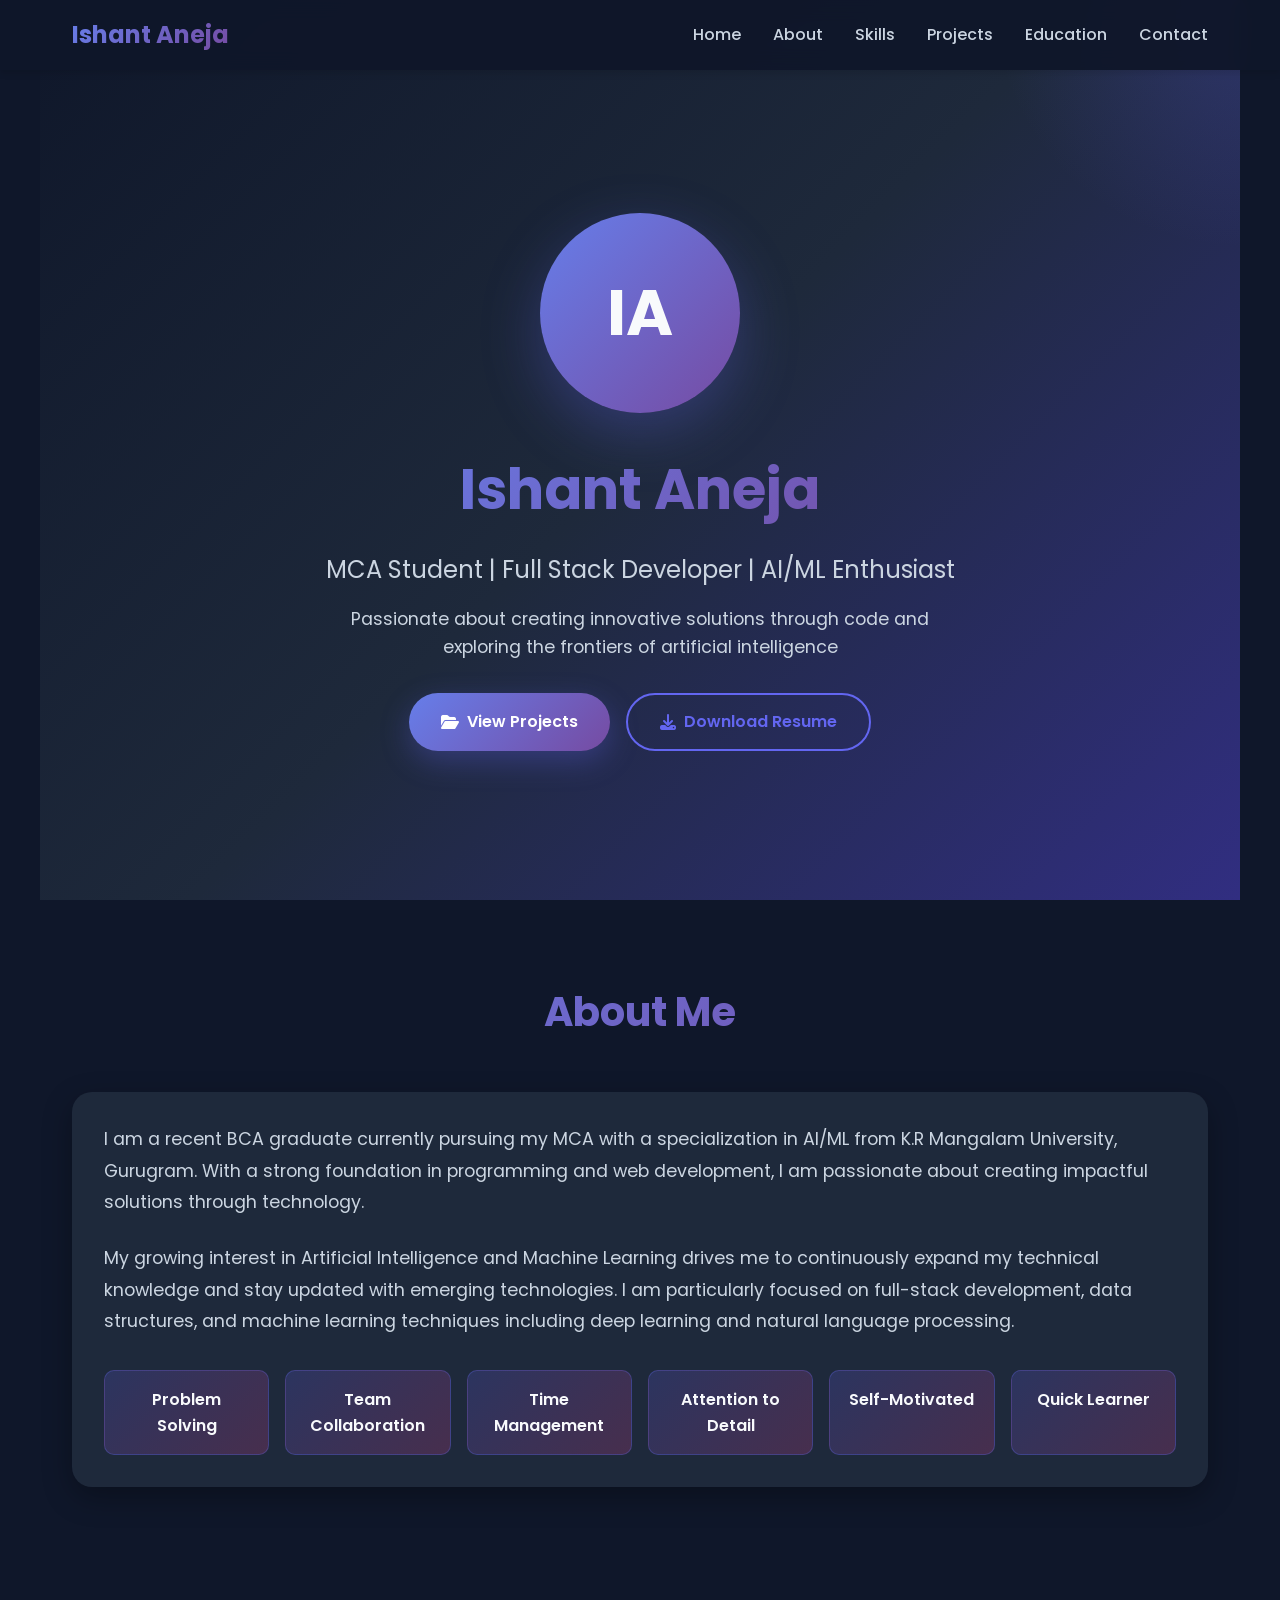
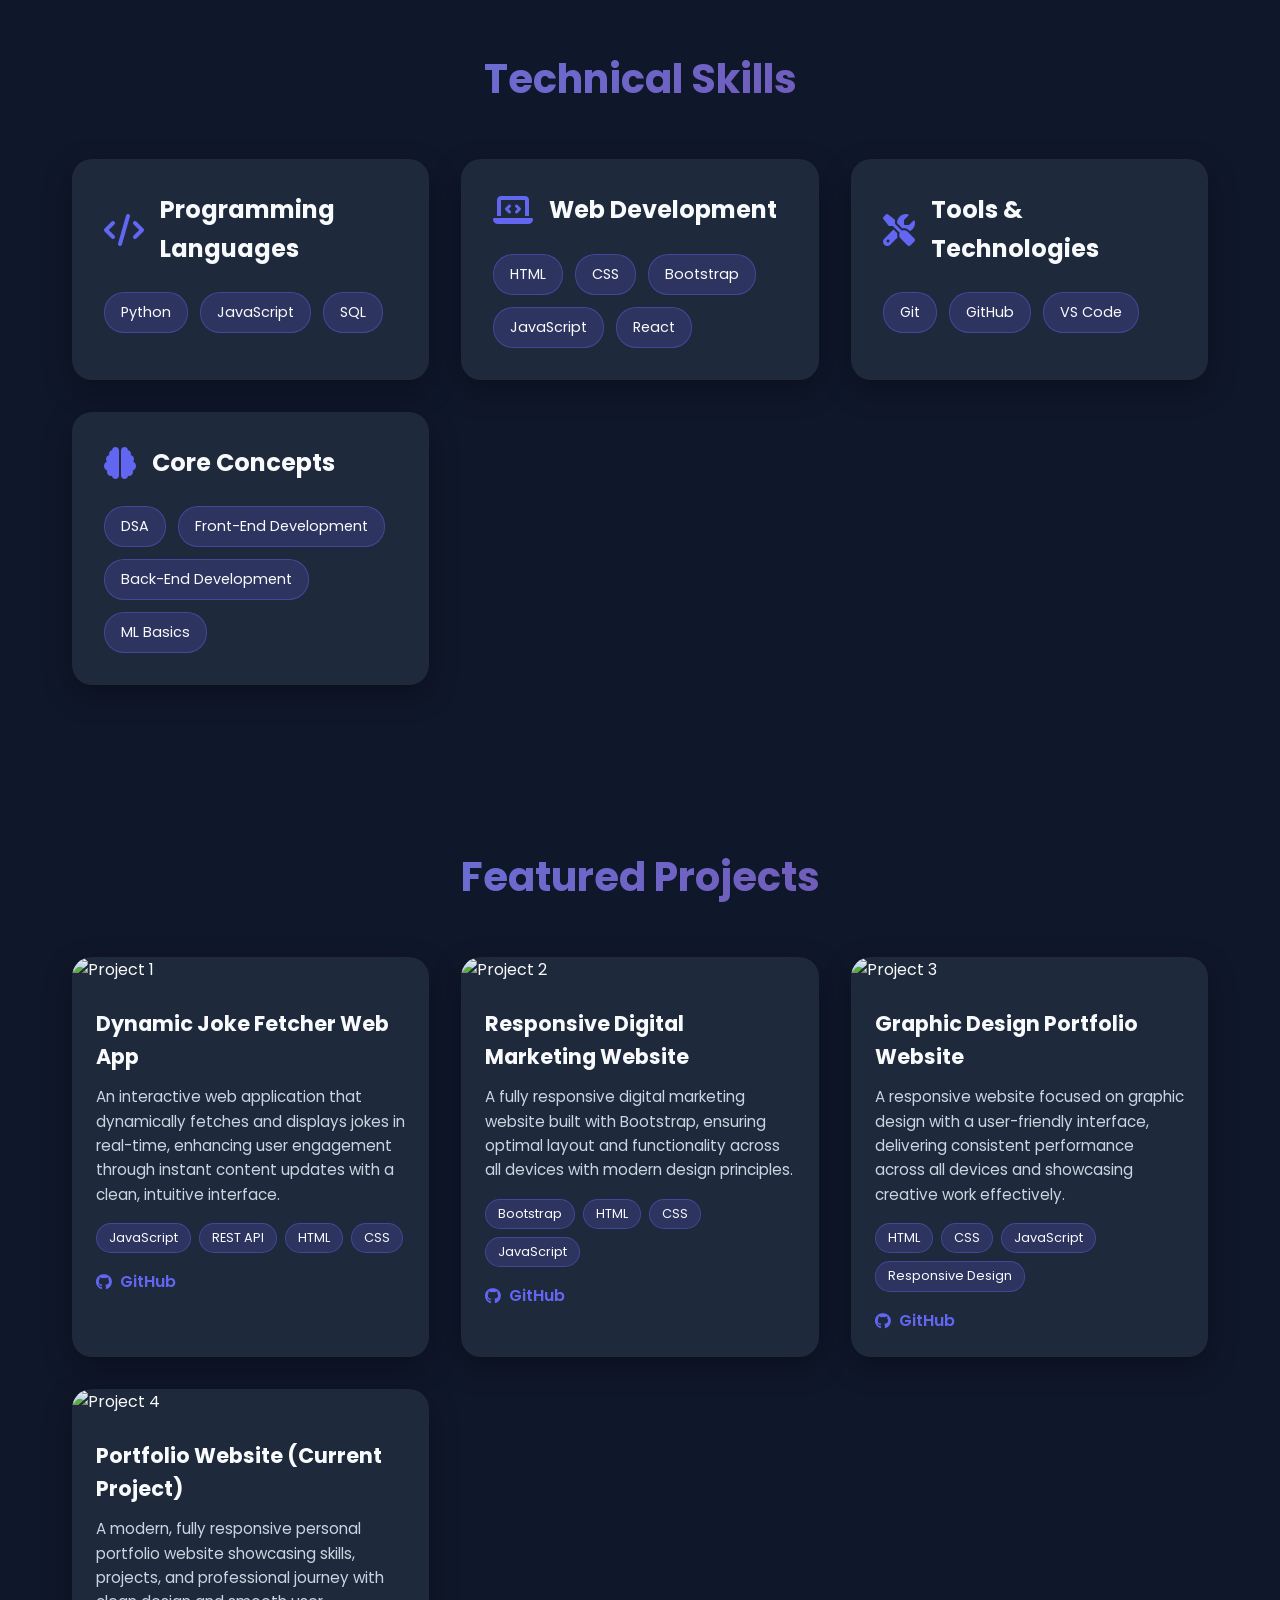
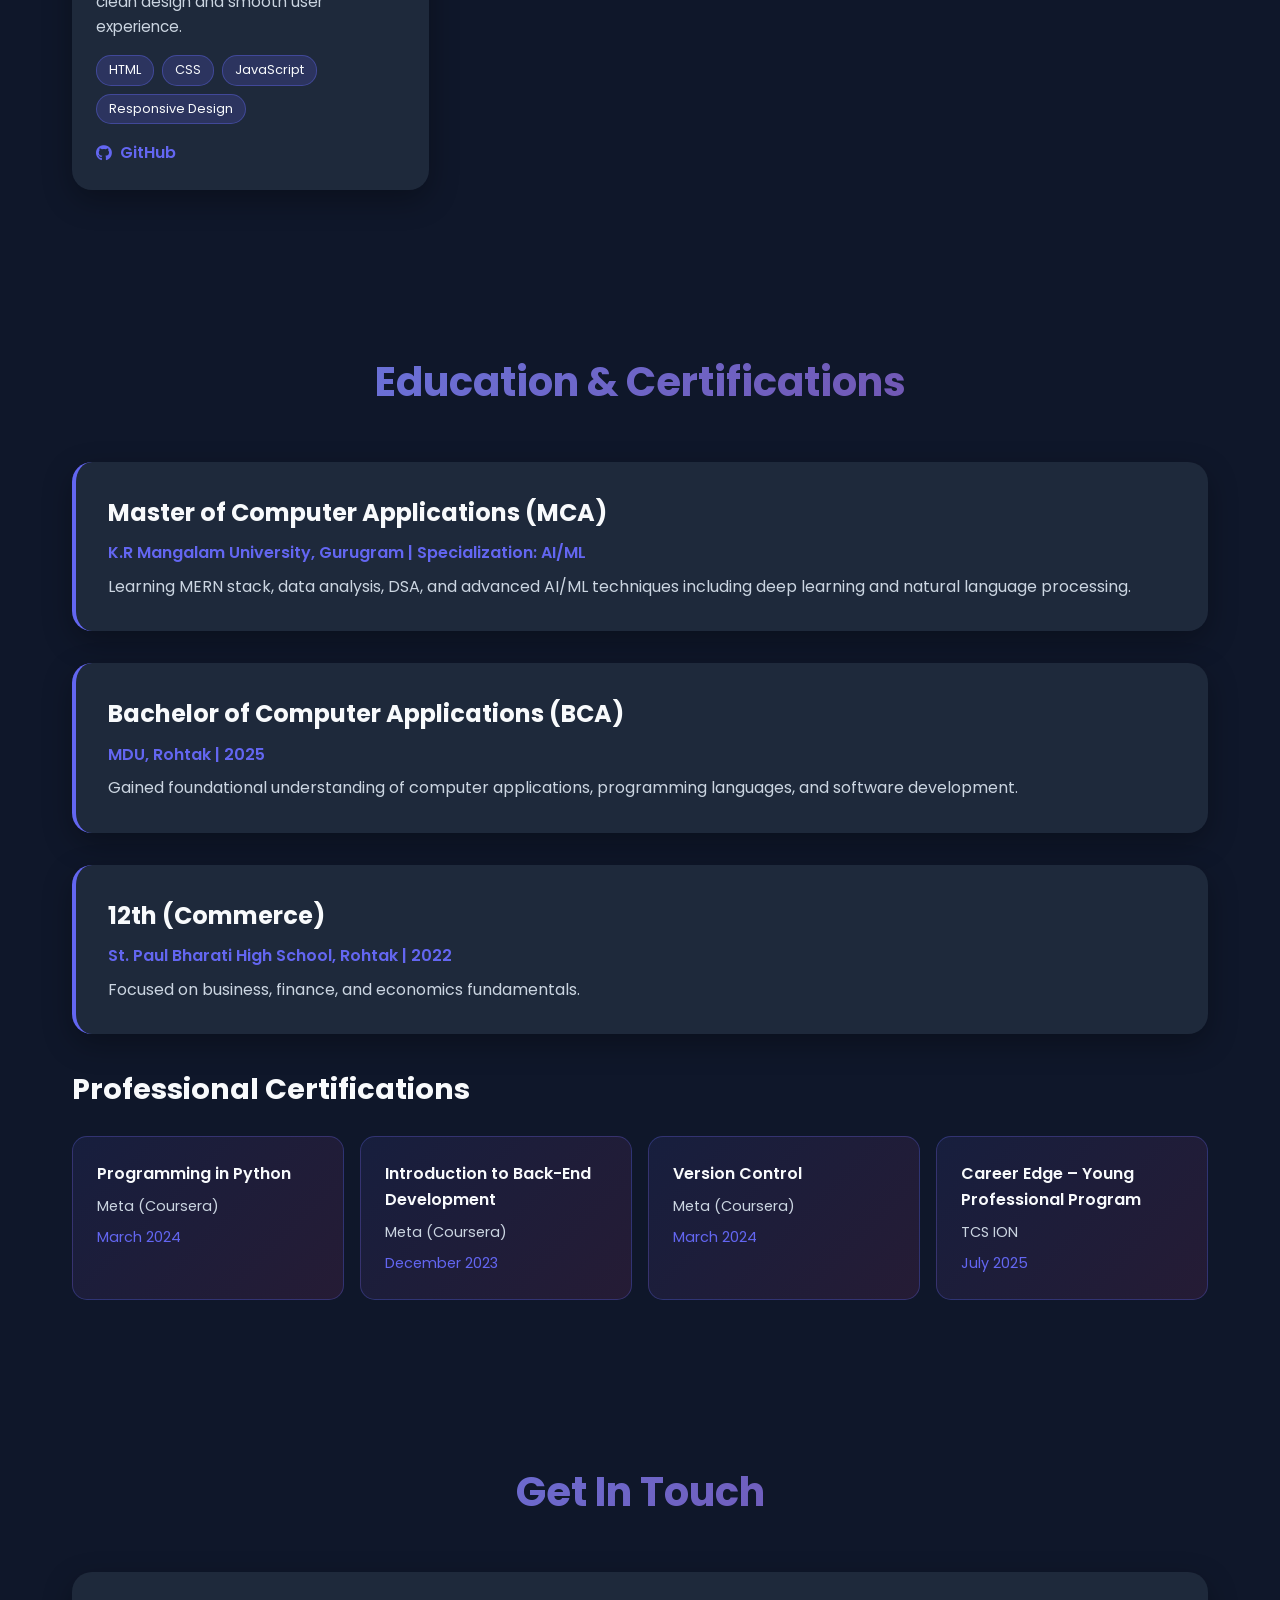
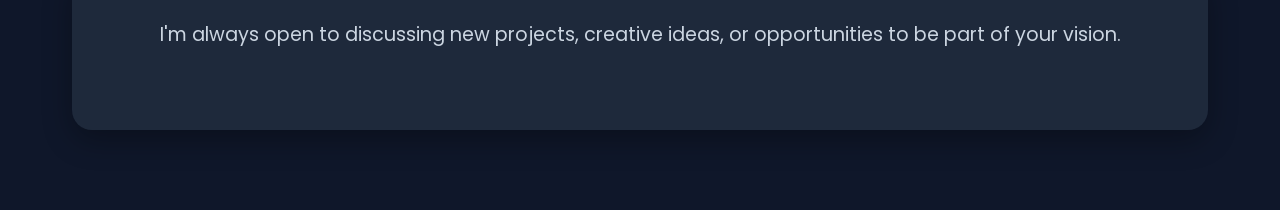
==== potfolio.html @ a6c6522d "Add files via upload" ====
<!DOCTYPE html>
<html lang="en">
<head>
    <meta charset="UTF-8">
    <meta name="viewport" content="width=device-width, initial-scale=1.0">
    <title>Ishant Aneja - Portfolio</title>
    <link href="https://fonts.googleapis.com/css2?family=Poppins:wght@300;400;500;600;700&display=swap" rel="stylesheet">
    <link rel="stylesheet" href="https://cdnjs.cloudflare.com/ajax/libs/font-awesome/6.4.0/css/all.min.css">
    <link rel="stylesheet" type="text/css" href="Portfolio.css">
    <style>
        * {
            margin: 0;
            padding: 0;
            box-sizing: border-box;
        }

        :root {
            --primary-color: #6366f1;
            --secondary-color: #ec4899;
            --dark-bg: #0f172a;
            --card-bg: #1e293b;
            --text-primary: #f8fafc;
            --text-secondary: #cbd5e1;
            --accent-gradient: linear-gradient(135deg, #667eea 0%, #764ba2 100%);
        }

        body {
            font-family: 'Poppins', sans-serif;
            background: var(--dark-bg);
            color: var(--text-primary);
            line-height: 1.6;
            overflow-x: hidden;
        }

        /* Navigation */
        .navbar {
            position: fixed;
            top: 0;
            width: 100%;
            background: rgba(15, 23, 42, 0.95);
            backdrop-filter: blur(10px);
            padding: 1rem 0;
            z-index: 1000;
            box-shadow: 0 4px 6px rgba(0, 0, 0, 0.1);
        }

        .nav-container {
            max-width: 1200px;
            margin: 0 auto;
            padding: 0 2rem;
            display: flex;
            justify-content: space-between;
            align-items: center;
        }

        .logo {
            font-size: 1.5rem;
            font-weight: 700;
            background: var(--accent-gradient);
            -webkit-background-clip: text;
            -webkit-text-fill-color: transparent;
            background-clip: text;
        }

        .nav-links {
            display: flex;
            list-style: none;
            gap: 2rem;
        }

        .nav-links a {
            color: var(--text-secondary);
            text-decoration: none;
            transition: color 0.3s;
            font-weight: 500;
        }

        .nav-links a:hover {
            color: var(--primary-color);
        }

        .hamburger {
            display: none;
            flex-direction: column;
            cursor: pointer;
            gap: 4px;
        }

        .hamburger span {
            width: 25px;
            height: 3px;
            background: var(--text-primary);
            transition: 0.3s;
        }

        /* Hero Section */
        .hero {
            min-height: 100vh;
            display: flex;
            align-items: center;
            justify-content: center;
            padding: 6rem 2rem 2rem;
            background: linear-gradient(135deg, #0f172a 0%, #1e293b 50%, #312e81 100%);
            position: relative;
            overflow: hidden;
        }

        .hero::before {
            content: '';
            position: absolute;
            width: 500px;
            height: 500px;
            background: radial-gradient(circle, rgba(99, 102, 241, 0.2) 0%, transparent 70%);
            top: -250px;
            right: -250px;
            animation: float 6s ease-in-out infinite;
        }

        @keyframes float {
            0%, 100% { transform: translateY(0px); }
            50% { transform: translateY(-20px); }
        }

        .hero-content {
            text-align: center;
            max-width: 800px;
            z-index: 1;
        }

        .hero-image {
            width: 200px;
            height: 200px;
            border-radius: 50%;
            background: var(--accent-gradient);
            display: flex;
            align-items: center;
            justify-content: center;
            margin: 0 auto 2rem;
            font-size: 4rem;
            font-weight: 700;
            box-shadow: 0 20px 60px rgba(99, 102, 241, 0.3);
            animation: pulse 2s ease-in-out infinite;
        }

        @keyframes pulse {
            0%, 100% { transform: scale(1); }
            50% { transform: scale(1.05); }
        }

        .hero h1 {
            font-size: 3.5rem;
            margin-bottom: 1rem;
            background: var(--accent-gradient);
            -webkit-background-clip: text;
            -webkit-text-fill-color: transparent;
            background-clip: text;
        }

        .hero-subtitle {
            font-size: 1.5rem;
            color: var(--text-secondary);
            margin-bottom: 1rem;
        }

        .hero-description {
            font-size: 1.1rem;
            color: var(--text-secondary);
            margin-bottom: 2rem;
            max-width: 600px;
            margin-left: auto;
            margin-right: auto;
        }

        .hero-buttons {
            display: flex;
            gap: 1rem;
            justify-content: center;
            flex-wrap: wrap;
        }

        .btn {
            padding: 0.875rem 2rem;
            border-radius: 50px;
            text-decoration: none;
            font-weight: 600;
            transition: all 0.3s;
            display: inline-flex;
            align-items: center;
            gap: 0.5rem;
        }

        .btn-primary {
            background: var(--accent-gradient);
            color: white;
            box-shadow: 0 10px 30px rgba(99, 102, 241, 0.3);
        }

        .btn-primary:hover {
            transform: translateY(-3px);
            box-shadow: 0 15px 40px rgba(99, 102, 241, 0.4);
        }

        .btn-secondary {
            border: 2px solid var(--primary-color);
            color: var(--primary-color);
            background: transparent;
        }

        .btn-secondary:hover {
            background: var(--primary-color);
            color: white;
            transform: translateY(-3px);
        }

        /* Section Styles */
        section {
            padding: 5rem 2rem;
            max-width: 1200px;
            margin: 0 auto;
        }

        .section-title {
            font-size: 2.5rem;
            text-align: center;
            margin-bottom: 3rem;
            background: var(--accent-gradient);
            -webkit-background-clip: text;
            -webkit-text-fill-color: transparent;
            background-clip: text;
        }

        /* About Section */
        .about-content {
            background: var(--card-bg);
            padding: 2rem;
            border-radius: 20px;
            box-shadow: 0 10px 30px rgba(0, 0, 0, 0.3);
        }

        .about-text {
            font-size: 1.1rem;
            color: var(--text-secondary);
            margin-bottom: 1.5rem;
            line-height: 1.8;
        }

        .soft-skills {
            display: grid;
            grid-template-columns: repeat(auto-fit, minmax(150px, 1fr));
            gap: 1rem;
            margin-top: 2rem;
        }

        .skill-badge {
            background: linear-gradient(135deg, rgba(99, 102, 241, 0.2), rgba(236, 72, 153, 0.2));
            padding: 1rem;
            border-radius: 10px;
            text-align: center;
            font-weight: 600;
            border: 1px solid rgba(99, 102, 241, 0.3);
            transition: transform 0.3s;
        }

        .skill-badge:hover {
            transform: translateY(-5px);
        }

        /* Skills Section */
        .skills-grid {
            display: grid;
            grid-template-columns: repeat(auto-fit, minmax(280px, 1fr));
            gap: 2rem;
        }

        .skill-category {
            background: var(--card-bg);
            padding: 2rem;
            border-radius: 20px;
            box-shadow: 0 10px 30px rgba(0, 0, 0, 0.3);
            transition: transform 0.3s;
        }

        .skill-category:hover {
            transform: translateY(-10px);
        }

        .skill-header {
            display: flex;
            align-items: center;
            gap: 1rem;
            margin-bottom: 1.5rem;
        }

        .skill-icon {
            font-size: 2rem;
            color: var(--primary-color);
        }

        .skill-header h3 {
            font-size: 1.5rem;
        }

        .skill-tags {
            display: flex;
            flex-wrap: wrap;
            gap: 0.75rem;
        }

        .skill-tag {
            padding: 0.5rem 1rem;
            background: rgba(99, 102, 241, 0.2);
            border: 1px solid rgba(99, 102, 241, 0.4);
            border-radius: 20px;
            font-size: 0.9rem;
        }

        /* Projects Section */
        .projects-grid {
            display: grid;
            grid-template-columns: repeat(auto-fit, minmax(300px, 1fr));
            gap: 2rem;
        }

        .project-card {
            background: var(--card-bg);
            border-radius: 20px;
            overflow: hidden;
            box-shadow: 0 10px 30px rgba(0, 0, 0, 0.3);
            transition: transform 0.3s, box-shadow 0.3s;
        }

        .project-card:hover {
            transform: translateY(-10px);
            box-shadow: 0 15px 40px rgba(99, 102, 241, 0.3);
        }

        .project-image {
            width: 100%;
            height: 200px;
            object-fit: cover;
        }

        .project-content {
            padding: 1.5rem;
        }

        .project-title {
            font-size: 1.3rem;
            margin-bottom: 0.75rem;
        }

        .project-description {
            color: var(--text-secondary);
            margin-bottom: 1rem;
            font-size: 0.95rem;
        }

        .project-tech {
            display: flex;
            flex-wrap: wrap;
            gap: 0.5rem;
            margin-bottom: 1rem;
        }

        .tech-badge {
            padding: 0.25rem 0.75rem;
            background: rgba(99, 102, 241, 0.2);
            border: 1px solid rgba(99, 102, 241, 0.4);
            border-radius: 15px;
            font-size: 0.8rem;
        }

        .project-links {
            display: flex;
            gap: 1rem;
        }

        .project-link {
            color: var(--primary-color);
            text-decoration: none;
            display: flex;
            align-items: center;
            gap: 0.5rem;
            font-weight: 600;
            transition: color 0.3s;
        }

        .project-link:hover {
            color: var(--secondary-color);
        }

        /* Education Section */
        .education-container {
            display: flex;
            flex-direction: column;
            gap: 2rem;
        }

        .education-card {
            background: var(--card-bg);
            padding: 2rem;
            border-radius: 20px;
            box-shadow: 0 10px 30px rgba(0, 0, 0, 0.3);
            border-left: 4px solid var(--primary-color);
        }

        .education-title {
            font-size: 1.5rem;
            margin-bottom: 0.5rem;
        }

        .education-institution {
            color: var(--primary-color);
            font-weight: 600;
            margin-bottom: 0.5rem;
        }

        .education-description {
            color: var(--text-secondary);
        }

        .certifications {
            margin-top: 2rem;
        }

        .certifications h3 {
            font-size: 1.8rem;
            margin-bottom: 1.5rem;
        }

        .cert-grid {
            display: grid;
            grid-template-columns: repeat(auto-fit, minmax(250px, 1fr));
            gap: 1rem;
        }

        .cert-card {
            background: linear-gradient(135deg, rgba(99, 102, 241, 0.1), rgba(236, 72, 153, 0.1));
            padding: 1.5rem;
            border-radius: 15px;
            border: 1px solid rgba(99, 102, 241, 0.3);
        }

        .cert-name {
            font-weight: 600;
            margin-bottom: 0.5rem;
        }

        .cert-org {
            color: var(--text-secondary);
            font-size: 0.9rem;
        }

        .cert-date {
            color: var(--primary-color);
            font-size: 0.9rem;
            margin-top: 0.5rem;
        }

        /* Contact Section */
        .contact-content {
            background: var(--card-bg);
            padding: 3rem;
            border-radius: 20px;
            box-shadow: 0 10px 30px rgba(0, 0, 0, 0.3);
            text-align: center;
        }

        .contact-intro {
            font-size: 1.2rem;
            color: var(--text-secondary);
            margin-bottom: 2rem;
        }

        .contact-grid {
            display: grid;
            grid-template-columns: repeat(auto-fit, minmax(250px, 1fr));
            gap: 1.5rem;
            margin-bottom: 2rem;
        }

        .contact-item {
            background: linear-gradient(135deg, rgba(99, 102, 241, 0.2), rgba(236, 72, 153, 0.2));
            padding: 1.5rem;
            border-radius: 15px;
            border: 1px solid rgba(99, 102, 241, 0.3);
            transition: transform 0.3s;
            text-decoration: none;
            color: var(--text-primary);
            display: flex;
            align-items: center;
            gap: 1rem;
        }

        .contact-item:hover {
            transform: translateY(-5px);
            border-color: var(--primary-color);
        }

        .contact-icon {
            font-size: 2rem;
            color: var(--primary-color);
        }

        .contact-details {
            text-align: left;
        }

        .contact-label {
            font-weight: 600;
            margin-bottom: 0.25rem;
        }

        .contact-value {
            font-size: 0.9rem;
            color: var(--text-secondary);
        }

        /* Footer */
        footer {
            background: var(--card-bg);
            padding: 2rem;
            text-align: center;
            border-top: 1px solid rgba(99, 102, 241, 0.2);
        }

        .footer-text {
            color: var(--text-secondary);
        }

        .footer-subtitle {
            color: var(--text-secondary);
            font-size: 0.9rem;
            margin-top: 0.5rem;
            opacity: 0.7;
        }

        /* Responsive Design */
        @media (max-width: 768px) {
            .hamburger {
                display: flex;
            }

            .nav-links {
                position: fixed;
                right: -100%;
                top: 70px;
                flex-direction: column;
                background: rgba(15, 23, 42, 0.98);
                width: 100%;
                text-align: center;
                transition: 0.3s;
                padding: 2rem 0;
                gap: 1rem;
            }

            .nav-links.active {
                right: 0;
            }

            .hero h1 {
                font-size: 2.5rem;
            }

            .hero-subtitle {
                font-size: 1.2rem;
            }

            .hero-buttons {
                flex-direction: column;
                align-items: center;
            }

            .btn {
                width: 100%;
                max-width: 300px;
                justify-content: center;
            }

            .section-title {
                font-size: 2rem;
            }

            .skills-grid,
            .projects-grid {
                grid-template-columns: 1fr;
            }
        }

        @media (max-width: 480px) {
            .hero-image {
                width: 150px;
                height: 150px;
                font-size: 3rem;
            }

            .hero h1 {
                font-size: 2rem;
            }

            section {
                padding: 3rem 1rem;
            }
        }
    </style>
</head>
<body>
    <!-- Navigation -->
    <nav class="navbar">
        <div class="nav-container">
            <div class="logo">Ishant Aneja</div>
            <ul class="nav-links" id="navLinks">
                <li><a href="#home">Home</a></li>
                <li><a href="#about">About</a></li>
                <li><a href="#skills">Skills</a></li>
                <li><a href="#projects">Projects</a></li>
                <li><a href="#education">Education</a></li>
                <li><a href="#contact">Contact</a></li>
            </ul>
            <div class="hamburger" id="hamburger">
                <span></span>
                <span></span>
                <span></span>
            </div>
        </div>
    </nav>

    <!-- Hero Section -->
    <section id="home" class="hero">
        <div class="hero-content">
            <div class="hero-image">IA</div>
            <h1>Ishant Aneja</h1>
            <p class="hero-subtitle">MCA Student | Full Stack Developer | AI/ML Enthusiast</p>
            <p class="hero-description">
                Passionate about creating innovative solutions through code and exploring the frontiers of artificial intelligence
            </p>
            <div class="hero-buttons">
                <a href="#projects" class="btn btn-primary">
                    <i class="fas fa-folder-open"></i> View Projects
                </a>
                <a href="https://drive.google.com/file/d/YOUR_RESUME_ID/view" target="_blank" class="btn btn-secondary">
                    <i class="fas fa-download"></i> Download Resume
                </a>
            </div>
        </div>
    </section>

    <!-- About Section -->
    <section id="about">
        <h2 class="section-title">About Me</h2>
        <div class="about-content">
            <p class="about-text">
                I am a recent BCA graduate currently pursuing my MCA with a specialization in AI/ML from K.R Mangalam University, Gurugram. With a strong foundation in programming and web development, I am passionate about creating impactful solutions through technology.
            </p>
            <p class="about-text">
                My growing interest in Artificial Intelligence and Machine Learning drives me to continuously expand my technical knowledge and stay updated with emerging technologies. I am particularly focused on full-stack development, data structures, and machine learning techniques including deep learning and natural language processing.
            </p>
            <div class="soft-skills">
                <div class="skill-badge">Problem Solving</div>
                <div class="skill-badge">Team Collaboration</div>
                <div class="skill-badge">Time Management</div>
                <div class="skill-badge">Attention to Detail</div>
                <div class="skill-badge">Self-Motivated</div>
                <div class="skill-badge">Quick Learner</div>
            </div>
        </div>
    </section>

    <!-- Skills Section -->
    <section id="skills">
        <h2 class="section-title">Technical Skills</h2>
        <div class="skills-grid">
            <div class="skill-category">
                <div class="skill-header">
                    <i class="fas fa-code skill-icon"></i>
                    <h3>Programming Languages</h3>
                </div>
                <div class="skill-tags">
                    <span class="skill-tag">Python</span>
                    <span class="skill-tag">JavaScript</span>
                    <span class="skill-tag">SQL</span>
                </div>
            </div>

            <div class="skill-category">
                <div class="skill-header">
                    <i class="fas fa-laptop-code skill-icon"></i>
                    <h3>Web Development</h3>
                </div>
                <div class="skill-tags">
                    <span class="skill-tag">HTML</span>
                    <span class="skill-tag">CSS</span>
                    <span class="skill-tag">Bootstrap</span>
                    <span class="skill-tag">JavaScript</span>
                    <span class="skill-tag">React</span>
                </div>
            </div>

            <div class="skill-category">
                <div class="skill-header">
                    <i class="fas fa-tools skill-icon"></i>
                    <h3>Tools & Technologies</h3>
                </div>
                <div class="skill-tags">
                    <span class="skill-tag">Git</span>
                    <span class="skill-tag">GitHub</span>
                    <span class="skill-tag">VS Code</span>
                </div>
            </div>

            <div class="skill-category">
                <div class="skill-header">
                    <i class="fas fa-brain skill-icon"></i>
                    <h3>Core Concepts</h3>
                </div>
                <div class="skill-tags">
                    <span class="skill-tag">DSA</span>
                    <span class="skill-tag">Front-End Development</span>
                    <span class="skill-tag">Back-End Development</span>
                    <span class="skill-tag">ML Basics</span>
                </div>
            </div>
        </div>
    </section>

    <!-- Projects Section -->
    <section id="projects">
        <h2 class="section-title">Featured Projects</h2>
        <div class="projects-grid">
            <div class="project-card">
                <img src="https://images.unsplash.com/photo-1517694712202-14dd9538aa97?w=500&h=300&fit=crop" alt="Project 1" class="project-image">
                <div class="project-content">
                    <h3 class="project-title">Dynamic Joke Fetcher Web App</h3>
                    <p class="project-description">
                        An interactive web application that dynamically fetches and displays jokes in real-time, enhancing user engagement through instant content updates with a clean, intuitive interface.
                    </p>
                    <div class="project-tech">
                        <span class="tech-badge">JavaScript</span>
                        <span class="tech-badge">REST API</span>
                        <span class="tech-badge">HTML</span>
                        <span class="tech-badge">CSS</span>
                    </div>
                    <div class="project-links">
                        <a href="https://github.com/ishantaneja" target="_blank" class="project-link">
                            <i class="fab fa-github"></i> GitHub
                        </a>
                    </div>
                </div>
            </div>

            <div class="project-card">
                <img src="https://images.unsplash.com/photo-1460925895917-afdab827c52f?w=500&h=300&fit=crop" alt="Project 2" class="project-image">
                <div class="project-content">
                    <h3 class="project-title">Responsive Digital Marketing Website</h3>
                    <p class="project-description">
                        A fully responsive digital marketing website built with Bootstrap, ensuring optimal layout and functionality across all devices with modern design principles.
                    </p>
                    <div class="project-tech">
                        <span class="tech-badge">Bootstrap</span>
                        <span class="tech-badge">HTML</span>
                        <span class="tech-badge">CSS</span>
                        <span class="tech-badge">JavaScript</span>
                    </div>
                    <div class="project-links">
                        <a href="https://github.com/ishantaneja" target="_blank" class="project-link">
                            <i class="fab fa-github"></i> GitHub
                        </a>
                    </div>
                </div>
            </div>

            <div class="project-card">
                <img src="https://images.unsplash.com/photo-1561070791-2526d30994b5?w=500&h=300&fit=crop" alt="Project 3" class="project-image">
                <div class="project-content">
                    <h3 class="project-title">Graphic Design Portfolio Website</h3>
                    <p class="project-description">
                        A responsive website focused on graphic design with a user-friendly interface, delivering consistent performance across all devices and showcasing creative work effectively.
                    </p>
                    <div class="project-tech">
                        <span class="tech-badge">HTML</span>
                        <span class="tech-badge">CSS</span>
                        <span class="tech-badge">JavaScript</span>
                        <span class="tech-badge">Responsive Design</span>
                    </div>
                    <div class="project-links">
                        <a href="https://github.com/ishantaneja" target="_blank" class="project-link">
                            <i class="fab fa-github"></i> GitHub
                        </a>
                    </div>
                </div>
            </div>

            <div class="project-card">
                <img src="https://images.unsplash.com/photo-1547658719-da2b51169166?w=500&h=300&fit=crop" alt="Project 4" class="project-image">
                <div class="project-content">
                    <h3 class="project-title">Portfolio Website (Current Project)</h3>
                    <p class="project-description">
                        A modern, fully responsive personal portfolio website showcasing skills, projects, and professional journey with clean design and smooth user experience.
                    </p>
                    <div class="project-tech">
                        <span class="tech-badge">HTML</span>
                        <span class="tech-badge">CSS</span>
                        <span class="tech-badge">JavaScript</span>
                        <span class="tech-badge">Responsive Design</span>
                    </div>
                    <div class="project-links">
                        <a href="https://github.com/ishantaneja" target="_blank" class="project-link">
                            <i class="fab fa-github"></i> GitHub
                        </a>
                    </div>
                </div>
            </div>
        </div>
    </section>

    <!-- Education Section -->
    <section id="education">
        <h2 class="section-title">Education & Certifications</h2>
        <div class="education-container">
            <div class="education-card">
                <h3 class="education-title">Master of Computer Applications (MCA)</h3>
                <p class="education-institution">K.R Mangalam University, Gurugram | Specialization: AI/ML</p>
                <p class="education-description">
                    Learning MERN stack, data analysis, DSA, and advanced AI/ML techniques including deep learning and natural language processing.
                </p>
            </div>

            <div class="education-card">
                <h3 class="education-title">Bachelor of Computer Applications (BCA)</h3>
                <p class="education-institution">MDU, Rohtak | 2025</p>
                <p class="education-description">
                    Gained foundational understanding of computer applications, programming languages, and software development.
                </p>
            </div>

            <div class="education-card">
                <h3 class="education-title">12th (Commerce)</h3>
                <p class="education-institution">St. Paul Bharati High School, Rohtak | 2022</p>
                <p class="education-description">
                    Focused on business, finance, and economics fundamentals.
                </p>
            </div>
        </div>

        <div class="certifications">
            <h3>Professional Certifications</h3>
            <div class="cert-grid">
                <div class="cert-card">
                    <p class="cert-name">Programming in Python</p>
                    <p class="cert-org">Meta (Coursera)</p>
                    <p class="cert-date">March 2024</p>
                </div>
                <div class="cert-card">
                    <p class="cert-name">Introduction to Back-End Development</p>
                    <p class="cert-org">Meta (Coursera)</p>
                    <p class="cert-date">December 2023</p>
                </div>
                <div class="cert-card">
                    <p class="cert-name">Version Control</p>
                    <p class="cert-org">Meta (Coursera)</p>
                    <p class="cert-date">March 2024</p>
                </div>
                <div class="cert-card">
                    <p class="cert-name">Career Edge – Young Professional Program</p>
                    <p class="cert-org">TCS ION</p>
                    <p class="cert-date">July 2025</p>
                </div>
            </div>
        </div>
    </section>

    <!-- Contact Section -->
    <section id="contact">
        <h2 class="section-title">Get In Touch</h2>
        <div class="contact-content">
            <p class="contact-intro">
                I'm always open to discussing new projects, creative ideas, or opportunities to be part of your vision.
            </p>
            <div class="contact
---- Portfolio.css ----
* {
            margin: 0;
            padding: 0;
            box-sizing: border-box;
        }

        :root {
            --primary-color: #6366f1;
            --secondary-color: #ec4899;
            --dark-bg: #0f172a;
            --card-bg: #1e293b;
            --text-primary: #f8fafc;
            --text-secondary: #cbd5e1;
            --accent-gradient: linear-gradient(135deg, #667eea 0%, #764ba2 100%);
        }

        body {
            font-family: 'Poppins', sans-serif;
            background: var(--dark-bg);
            color: var(--text-primary);
            line-height: 1.6;
            overflow-x: hidden;
        }

        /* Navigation */
        .navbar {
            position: fixed;
            top: 0;
            width: 100%;
            background: rgba(15, 23, 42, 0.95);
            backdrop-filter: blur(10px);
            padding: 1rem 0;
            z-index: 1000;
            box-shadow: 0 4px 6px rgba(0, 0, 0, 0.1);
        }

        .nav-container {
            max-width: 1200px;
            margin: 0 auto;
            padding: 0 2rem;
            display: flex;
            justify-content: space-between;
            align-items: center;
        }

        .logo {
            font-size: 1.5rem;
            font-weight: 700;
            background: var(--accent-gradient);
            -webkit-background-clip: text;
            -webkit-text-fill-color: transparent;
            background-clip: text;
        }

        .nav-links {
            display: flex;
            list-style: none;
            gap: 2rem;
        }

        .nav-links a {
            color: var(--text-secondary);
            text-decoration: none;
            transition: color 0.3s;
            font-weight: 500;
        }

        .nav-links a:hover {
            color: var(--primary-color);
        }

        .hamburger {
            display: none;
            flex-direction: column;
            cursor: pointer;
            gap: 4px;
        }

        .hamburger span {
            width: 25px;
            height: 3px;
            background: var(--text-primary);
            transition: 0.3s;
        }

        /* Hero Section */
        .hero {
            min-height: 100vh;
            display: flex;
            align-items: center;
            justify-content: center;
            padding: 6rem 2rem 2rem;
            background: linear-gradient(135deg, #0f172a 0%, #1e293b 50%, #312e81 100%);
            position: relative;
            overflow: hidden;
        }

        .hero::before {
            content: '';
            position: absolute;
            width: 500px;
            height: 500px;
            background: radial-gradient(circle, rgba(99, 102, 241, 0.2) 0%, transparent 70%);
            top: -250px;
            right: -250px;
            animation: float 6s ease-in-out infinite;
        }

        @keyframes float {
            0%, 100% { transform: translateY(0px); }
            50% { transform: translateY(-20px); }
        }

        .hero-content {
            text-align: center;
            max-width: 800px;
            z-index: 1;
        }

        .hero-image {
            width: 200px;
            height: 200px;
            border-radius: 50%;
            background: var(--accent-gradient);
            display: flex;
            align-items: center;
            justify-content: center;
            margin: 0 auto 2rem;
            font-size: 4rem;
            font-weight: 700;
            box-shadow: 0 20px 60px rgba(99, 102, 241, 0.3);
            animation: pulse 2s ease-in-out infinite;
        }

        @keyframes pulse {
            0%, 100% { transform: scale(1); }
            50% { transform: scale(1.05); }
        }

        .hero h1 {
            font-size: 3.5rem;
            margin-bottom: 1rem;
            background: var(--accent-gradient);
            -webkit-background-clip: text;
            -webkit-text-fill-color: transparent;
            background-clip: text;
        }

        .hero-subtitle {
            font-size: 1.5rem;
            color: var(--text-secondary);
            margin-bottom: 1rem;
        }

        .hero-description {
            font-size: 1.1rem;
            color: var(--text-secondary);
            margin-bottom: 2rem;
            max-width: 600px;
            margin-left: auto;
            margin-right: auto;
        }

        .hero-buttons {
            display: flex;
            gap: 1rem;
            justify-content: center;
            flex-wrap: wrap;
        }

        .btn {
            padding: 0.875rem 2rem;
            border-radius: 50px;
            text-decoration: none;
            font-weight: 600;
            transition: all 0.3s;
            display: inline-flex;
            align-items: center;
            gap: 0.5rem;
        }

        .btn-primary {
            background: var(--accent-gradient);
            color: white;
            box-shadow: 0 10px 30px rgba(99, 102, 241, 0.3);
        }

        .btn-primary:hover {
            transform: translateY(-3px);
            box-shadow: 0 15px 40px rgba(99, 102, 241, 0.4);
        }

        .btn-secondary {
            border: 2px solid var(--primary-color);
            color: var(--primary-color);
            background: transparent;
        }

        .btn-secondary:hover {
            background: var(--primary-color);
            color: white;
            transform: translateY(-3px);
        }

        /* Section Styles */
        section {
            padding: 5rem 2rem;
            max-width: 1200px;
            margin: 0 auto;
        }

        .section-title {
            font-size: 2.5rem;
            text-align: center;
            margin-bottom: 3rem;
            background: var(--accent-gradient);
            -webkit-background-clip: text;
            -webkit-text-fill-color: transparent;
            background-clip: text;
        }

        /* About Section */
        .about-content {
            background: var(--card-bg);
            padding: 2rem;
            border-radius: 20px;
            box-shadow: 0 10px 30px rgba(0, 0, 0, 0.3);
        }

        .about-text {
            font-size: 1.1rem;
            color: var(--text-secondary);
            margin-bottom: 1.5rem;
            line-height: 1.8;
        }

        .soft-skills {
            display: grid;
            grid-template-columns: repeat(auto-fit, minmax(150px, 1fr));
            gap: 1rem;
            margin-top: 2rem;
        }

        .skill-badge {
            background: linear-gradient(135deg, rgba(99, 102, 241, 0.2), rgba(236, 72, 153, 0.2));
            padding: 1rem;
            border-radius: 10px;
            text-align: center;
            font-weight: 600;
            border: 1px solid rgba(99, 102, 241, 0.3);
            transition: transform 0.3s;
        }

        .skill-badge:hover {
            transform: translateY(-5px);
        }

        /* Skills Section */
        .skills-grid {
            display: grid;
            grid-template-columns: repeat(auto-fit, minmax(280px, 1fr));
            gap: 2rem;
        }

        .skill-category {
            background: var(--card-bg);
            padding: 2rem;
            border-radius: 20px;
            box-shadow: 0 10px 30px rgba(0, 0, 0, 0.3);
            transition: transform 0.3s;
        }

        .skill-category:hover {
            transform: translateY(-10px);
        }

        .skill-header {
            display: flex;
            align-items: center;
            gap: 1rem;
            margin-bottom: 1.5rem;
        }

        .skill-icon {
            font-size: 2rem;
            color: var(--primary-color);
        }

        .skill-header h3 {
            font-size: 1.5rem;
        }

        .skill-tags {
            display: flex;
            flex-wrap: wrap;
            gap: 0.75rem;
        }

        .skill-tag {
            padding: 0.5rem 1rem;
            background: rgba(99, 102, 241, 0.2);
            border: 1px solid rgba(99, 102, 241, 0.4);
            border-radius: 20px;
            font-size: 0.9rem;
        }

        /* Projects Section */
        .projects-grid {
            display: grid;
            grid-template-columns: repeat(auto-fit, minmax(300px, 1fr));
            gap: 2rem;
        }

        .project-card {
            background: var(--card-bg);
            border-radius: 20px;
            overflow: hidden;
            box-shadow: 0 10px 30px rgba(0, 0, 0, 0.3);
            transition: transform 0.3s, box-shadow 0.3s;
        }

        .project-card:hover {
            transform: translateY(-10px);
            box-shadow: 0 15px 40px rgba(99, 102, 241, 0.3);
        }

        .project-image {
            width: 100%;
            height: 200px;
            object-fit: cover;
        }

        .project-content {
            padding: 1.5rem;
        }

        .project-title {
            font-size: 1.3rem;
            margin-bottom: 0.75rem;
        }

        .project-description {
            color: var(--text-secondary);
            margin-bottom: 1rem;
            font-size: 0.95rem;
        }

        .project-tech {
            display: flex;
            flex-wrap: wrap;
            gap: 0.5rem;
            margin-bottom: 1rem;
        }

        .tech-badge {
            padding: 0.25rem 0.75rem;
            background: rgba(99, 102, 241, 0.2);
            border: 1px solid rgba(99, 102, 241, 0.4);
            border-radius: 15px;
            font-size: 0.8rem;
        }

        .project-links {
            display: flex;
            gap: 1rem;
        }

        .project-link {
            color: var(--primary-color);
            text-decoration: none;
            display: flex;
            align-items: center;
            gap: 0.5rem;
            font-weight: 600;
            transition: color 0.3s;
        }

        .project-link:hover {
            color: var(--secondary-color);
        }

        /* Education Section */
        .education-container {
            display: flex;
            flex-direction: column;
            gap: 2rem;
        }

        .education-card {
            background: var(--card-bg);
            padding: 2rem;
            border-radius: 20px;
            box-shadow: 0 10px 30px rgba(0, 0, 0, 0.3);
            border-left: 4px solid var(--primary-color);
        }

        .education-title {
            font-size: 1.5rem;
            margin-bottom: 0.5rem;
        }

        .education-institution {
            color: var(--primary-color);
            font-weight: 600;
            margin-bottom: 0.5rem;
        }

        .education-description {
            color: var(--text-secondary);
        }

        .certifications {
            margin-top: 2rem;
        }

        .certifications h3 {
            font-size: 1.8rem;
            margin-bottom: 1.5rem;
        }

        .cert-grid {
            display: grid;
            grid-template-columns: repeat(auto-fit, minmax(250px, 1fr));
            gap: 1rem;
        }

        .cert-card {
            background: linear-gradient(135deg, rgba(99, 102, 241, 0.1), rgba(236, 72, 153, 0.1));
            padding: 1.5rem;
            border-radius: 15px;
            border: 1px solid rgba(99, 102, 241, 0.3);
        }

        .cert-name {
            font-weight: 600;
            margin-bottom: 0.5rem;
        }

        .cert-org {
            color: var(--text-secondary);
            font-size: 0.9rem;
        }

        .cert-date {
            color: var(--primary-color);
            font-size: 0.9rem;
            margin-top: 0.5rem;
        }

        /* Contact Section */
        .contact-content {
            background: var(--card-bg);
            padding: 3rem;
            border-radius: 20px;
            box-shadow: 0 10px 30px rgba(0, 0, 0, 0.3);
            text-align: center;
        }

        .contact-intro {
            font-size: 1.2rem;
            color: var(--text-secondary);
            margin-bottom: 2rem;
        }

        .contact-grid {
            display: grid;
            grid-template-columns: repeat(auto-fit, minmax(250px, 1fr));
            gap: 1.5rem;
            margin-bottom: 2rem;
        }

        .contact-item {
            background: linear-gradient(135deg, rgba(99, 102, 241, 0.2), rgba(236, 72, 153, 0.2));
            padding: 1.5rem;
            border-radius: 15px;
            border: 1px solid rgba(99, 102, 241, 0.3);
            transition: transform 0.3s;
            text-decoration: none;
            color: var(--text-primary);
            display: flex;
            align-items: center;
            gap: 1rem;
        }

        .contact-item:hover {
            transform: translateY(-5px);
            border-color: var(--primary-color);
        }

        .contact-icon {
            font-size: 2rem;
            color: var(--primary-color);
        }

        .contact-details {
            text-align: left;
        }

        .contact-label {
            font-weight: 600;
            margin-bottom: 0.25rem;
        }

        .contact-value {
            font-size: 0.9rem;
            color: var(--text-secondary);
        }

        /* Footer */
        footer {
            background: var(--card-bg);
            padding: 2rem;
            text-align: center;
            border-top: 1px solid rgba(99, 102, 241, 0.2);
        }

        .footer-text {
            color: var(--text-secondary);
        }

        .footer-subtitle {
            color: var(--text-secondary);
            font-size: 0.9rem;
            margin-top: 0.5rem;
            opacity: 0.7;
        }

        /* Responsive Design */
        @media (max-width: 768px) {
            .hamburger {
                display: flex;
            }

            .nav-links {
                position: fixed;
                right: -100%;
                top: 70px;
                flex-direction: column;
                background: rgba(15, 23, 42, 0.98);
                width: 100%;
                text-align: center;
                transition: 0.3s;
                padding: 2rem 0;
                gap: 1rem;
            }

            .nav-links.active {
                right: 0;
            }

            .hero h1 {
                font-size: 2.5rem;
            }

            .hero-subtitle {
                font-size: 1.2rem;
            }

            .hero-buttons {
                flex-direction: column;
                align-items: center;
            }

            .btn {
                width: 100%;
                max-width: 300px;
                justify-content: center;
            }

            .section-title {
                font-size: 2rem;
            }

            .skills-grid,
            .projects-grid {
                grid-template-columns: 1fr;
            }
        }

        @media (max-width: 480px) {
            .hero-image {
                width: 150px;
                height: 150px;
                font-size: 3rem;
            }

            .hero h1 {
                font-size: 2rem;
            }

            section {
                padding: 3rem 1rem;
            }
        }
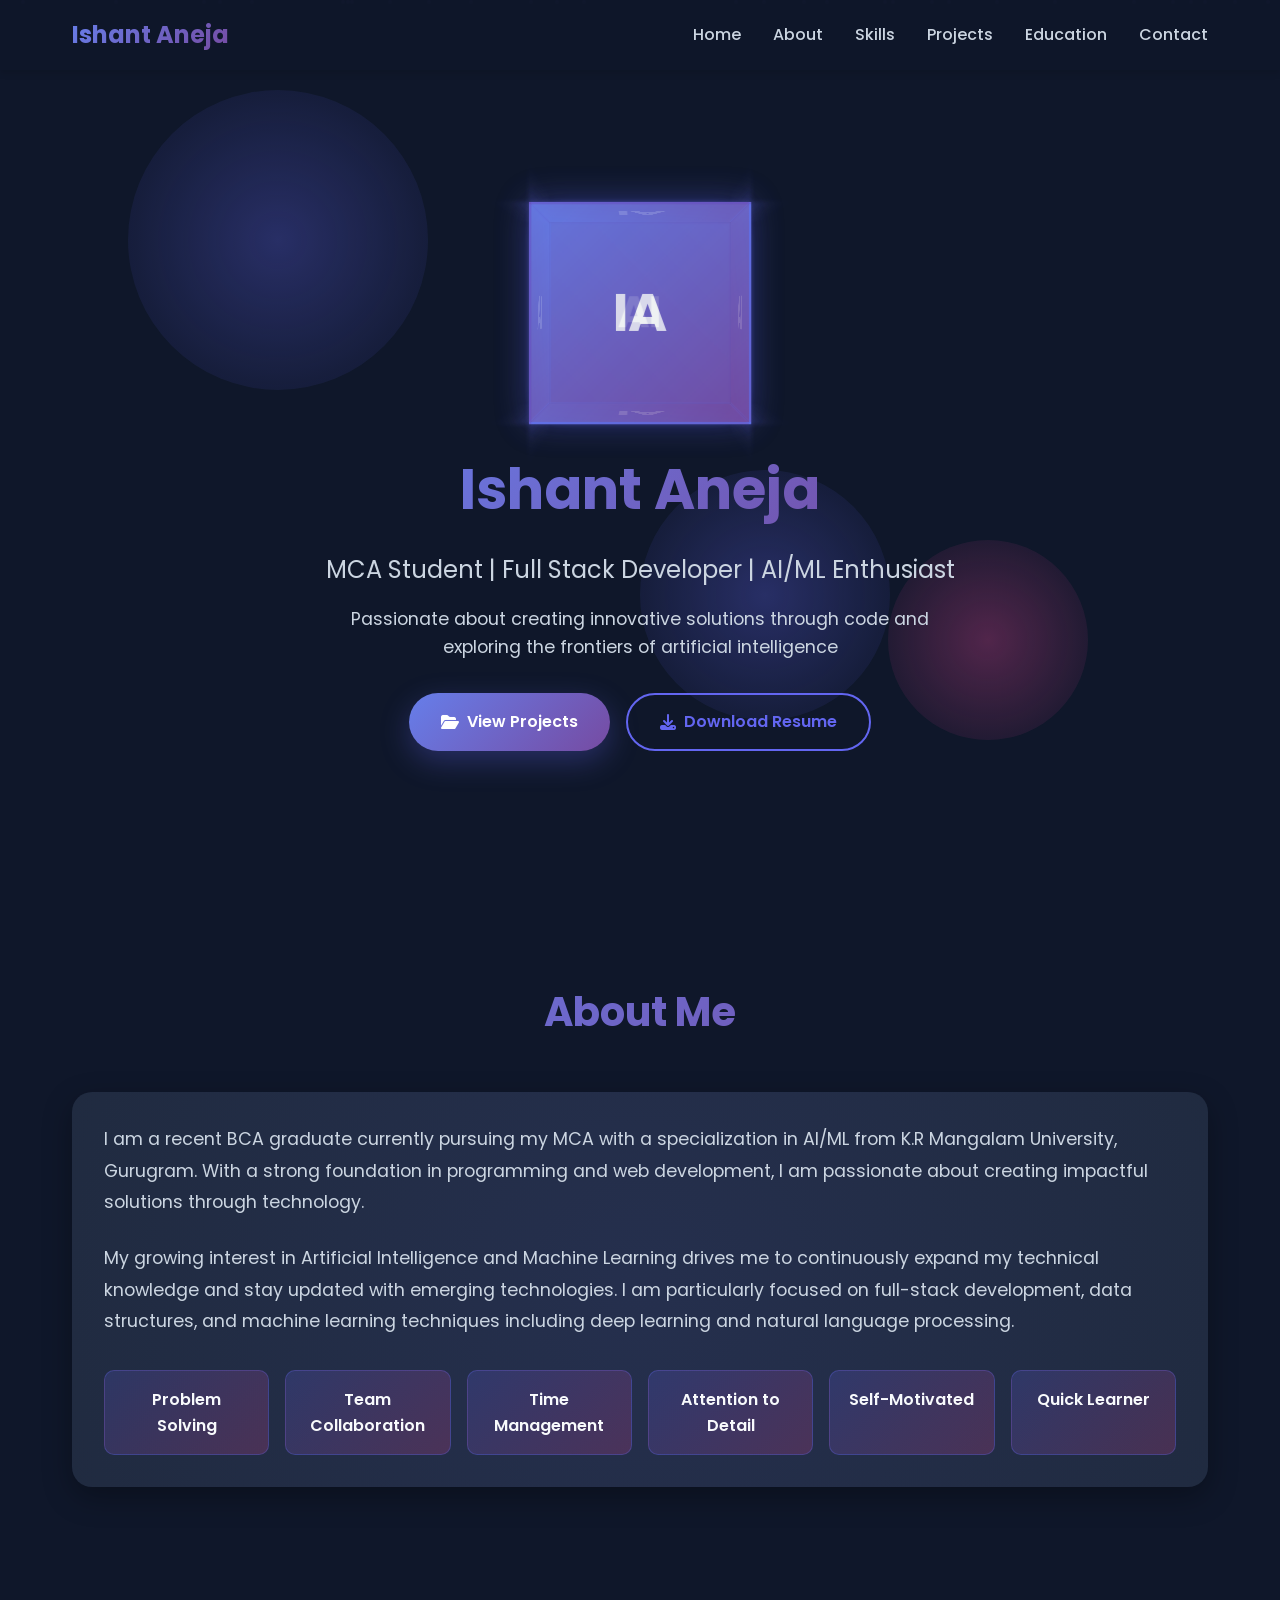
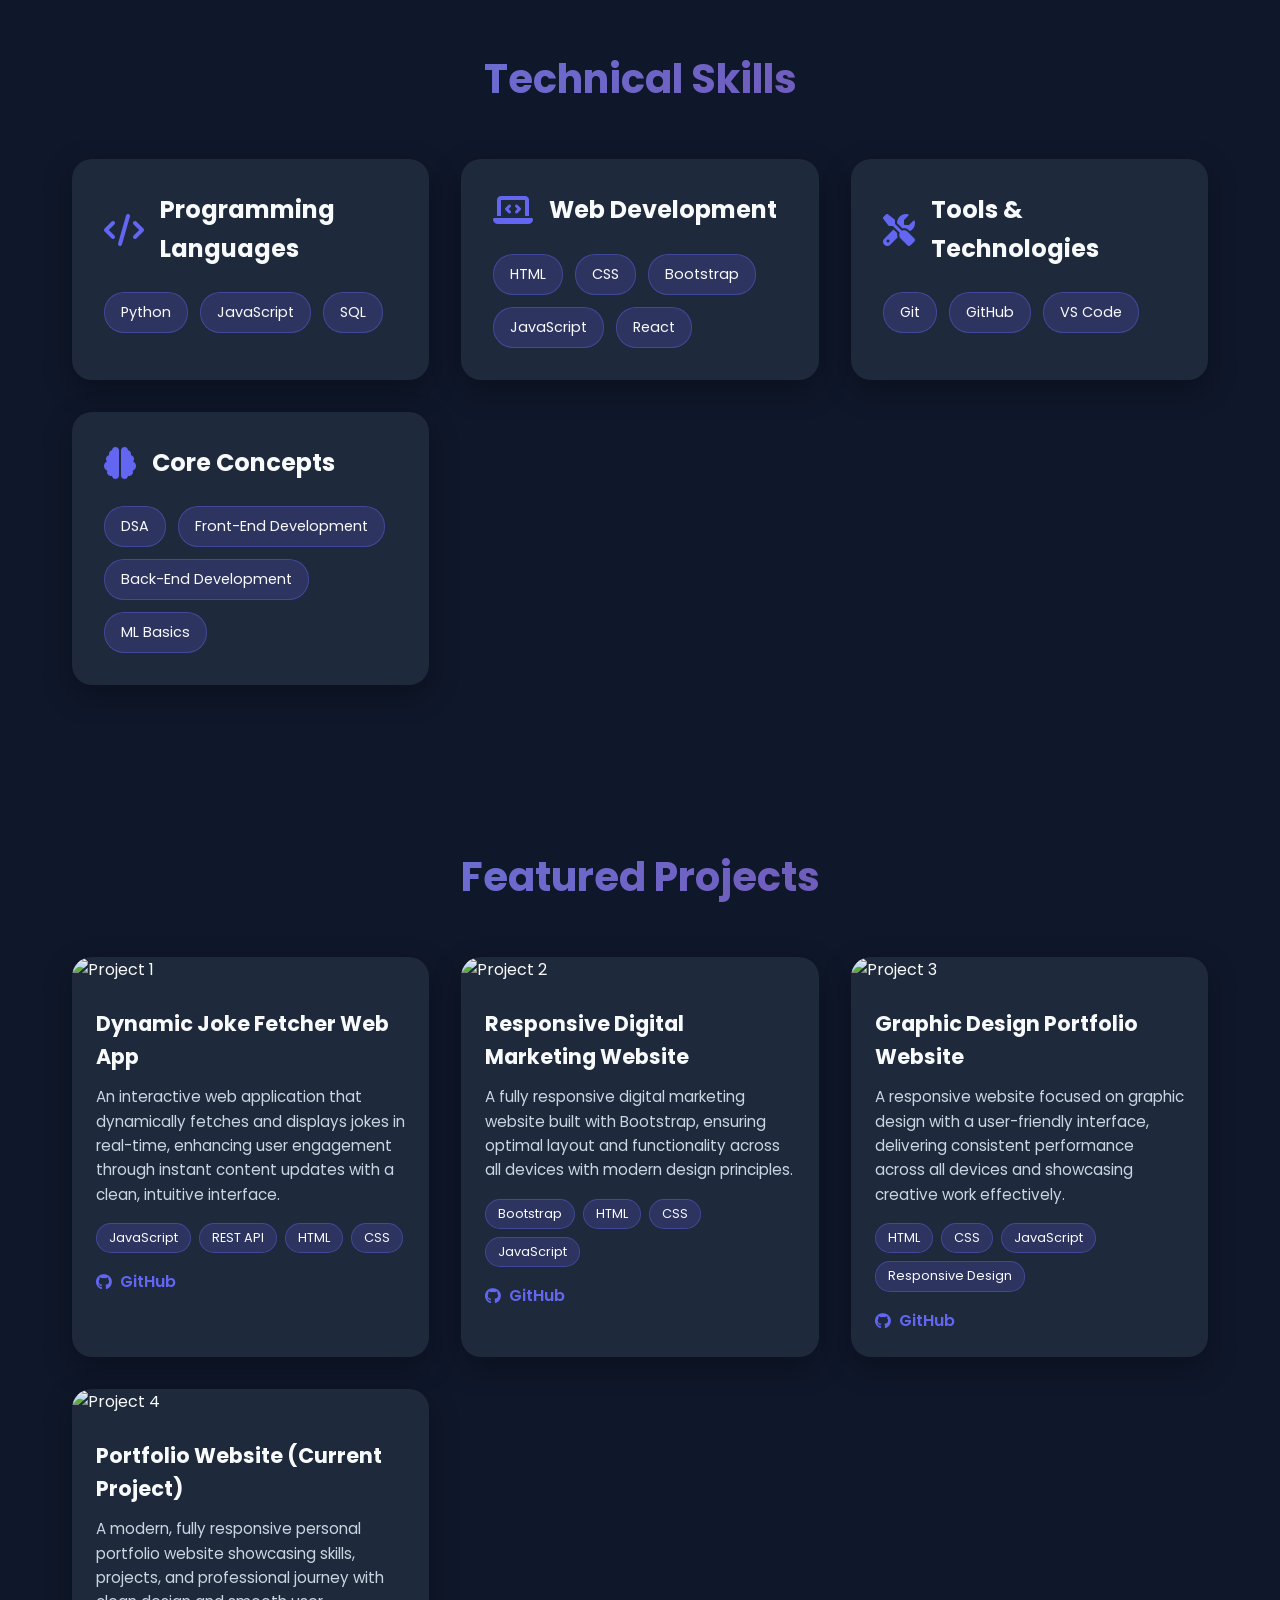
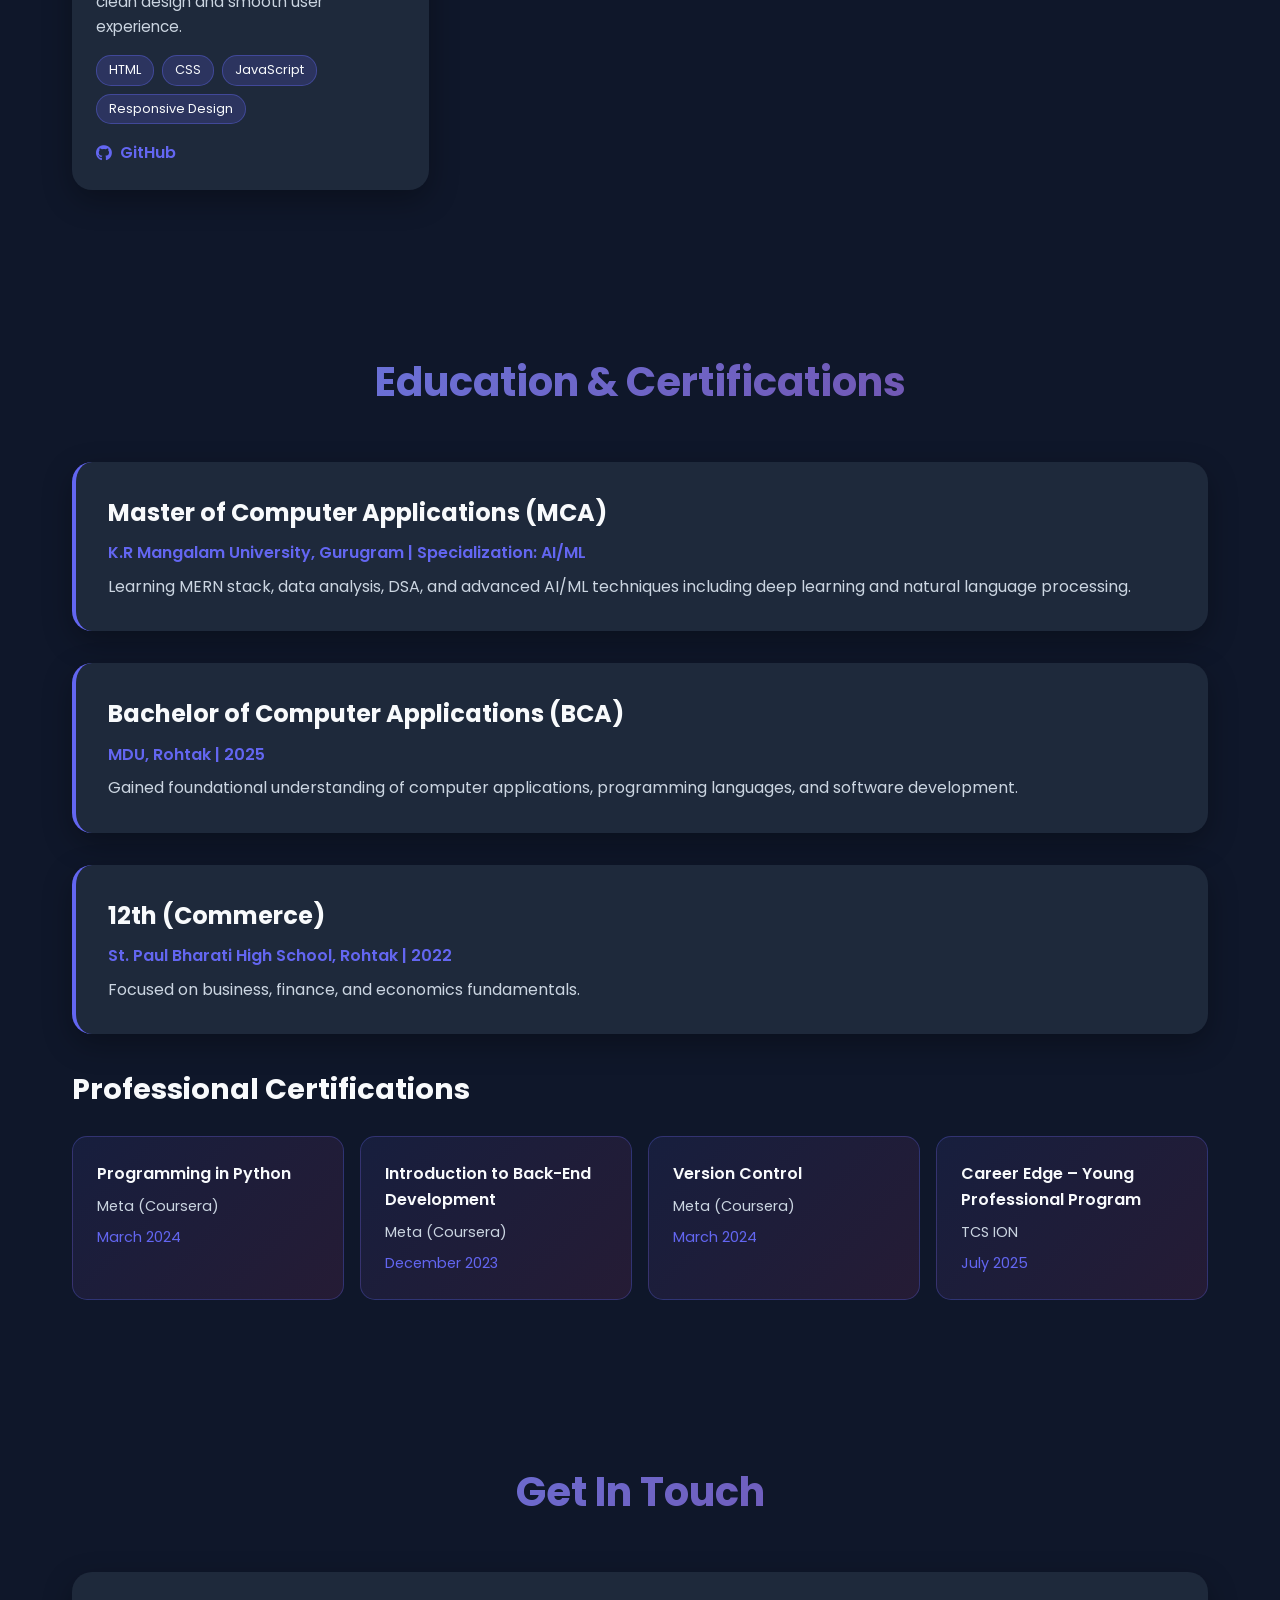
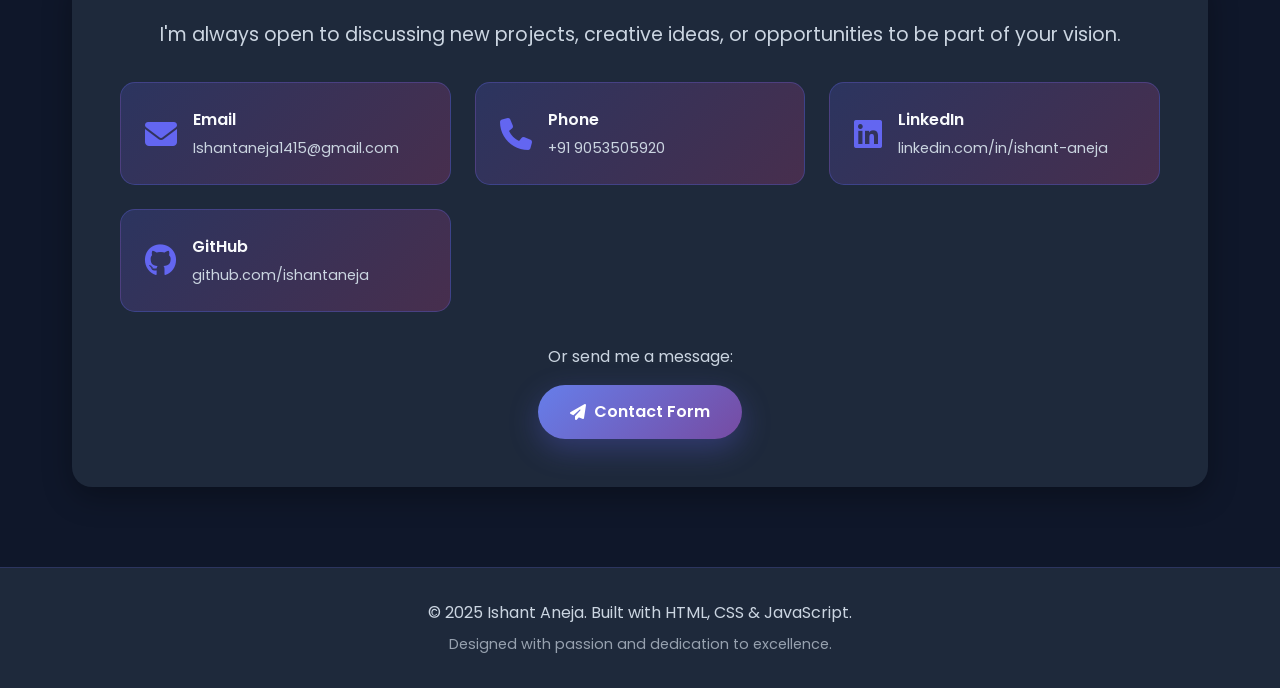
==== commit 3e4e9ae8: "Add files via upload" ====
--- a/potfolio.html
+++ b/potfolio.html
@@ -6,7 +6,6 @@
     <title>Ishant Aneja - Portfolio</title>
     <link href="https://fonts.googleapis.com/css2?family=Poppins:wght@300;400;500;600;700&display=swap" rel="stylesheet">
     <link rel="stylesheet" href="https://cdnjs.cloudflare.com/ajax/libs/font-awesome/6.4.0/css/all.min.css">
-    <link rel="stylesheet" type="text/css" href="Portfolio.css">
     <style>
         * {
             margin: 0;
@@ -21,7 +20,7 @@
             --card-bg: #1e293b;
             --text-primary: #f8fafc;
             --text-secondary: #cbd5e1;
-            --accent-gradient: linear-gradient(135deg, #667eea 0%, #764ba2 100%);
+            --accent-gradient: linear-gradient(135deg, #667eea 0%, #764ba2 100%); 
         }
 
         body {
@@ -30,6 +29,88 @@
             color: var(--text-primary);
             line-height: 1.6;
             overflow-x: hidden;
+        }
+
+        /* Animated Background */
+        .animated-bg {
+            position: fixed;
+            top: 0;
+            left: 0;
+            width: 100%;
+            height: 100%;
+            z-index: -1;
+            overflow: hidden;
+        }
+
+        .floating-shape {
+            position: absolute;
+            border-radius: 50%;
+            background: radial-gradient(circle, rgba(99, 102, 241, 0.3), transparent);
+            animation: float 20s infinite ease-in-out;
+        }
+
+        .shape1 {
+            width: 300px;
+            height: 300px;
+            top: 10%;
+            left: 10%;
+            animation-delay: 0s;
+        }
+
+        .shape2 {
+            width: 200px;
+            height: 200px;
+            top: 60%;
+            right: 15%;
+            animation-delay: 5s;
+            background: radial-gradient(circle, rgba(236, 72, 153, 0.3), transparent);
+        }
+
+        .shape3 {
+            width: 250px;
+            height: 250px;
+            bottom: 20%;
+            left: 50%;
+            animation-delay: 10s;
+        }
+
+        @keyframes float {
+            0%, 100% {
+                transform: translate(0, 0) rotate(0deg);
+            }
+            33% {
+                transform: translate(30px, -30px) rotate(120deg);
+            }
+            66% {
+                transform: translate(-20px, 20px) rotate(240deg);
+            }
+        }
+
+        /* Particles */
+        .particle {
+            position: absolute;
+            width: 4px;
+            height: 4px;
+            background: rgba(99, 102, 241, 0.6);
+            border-radius: 50%;
+            animation: particleFloat 15s infinite;
+        }
+
+        @keyframes particleFloat {
+            0% {
+                transform: translateY(100vh) translateX(0);
+                opacity: 0;
+            }
+            10% {
+                opacity: 1;
+            }
+            90% {
+                opacity: 1;
+            }
+            100% {
+                transform: translateY(-100px) translateX(100px);
+                opacity: 0;
+            }
         }
 
         /* Navigation */
@@ -42,6 +123,18 @@
             padding: 1rem 0;
             z-index: 1000;
             box-shadow: 0 4px 6px rgba(0, 0, 0, 0.1);
+            animation: slideDown 0.5s ease-out;
+        }
+
+        @keyframes slideDown {
+            from {
+                transform: translateY(-100%);
+                opacity: 0;
+            }
+            to {
+                transform: translateY(0);
+                opacity: 1;
+            }
         }
 
         .nav-container {
@@ -60,6 +153,16 @@
             -webkit-background-clip: text;
             -webkit-text-fill-color: transparent;
             background-clip: text;
+            animation: glow 2s ease-in-out infinite;
+        }
+
+        @keyframes glow {
+            0%, 100% {
+                filter: drop-shadow(0 0 5px rgba(99, 102, 241, 0.5));
+            }
+            50% {
+                filter: drop-shadow(0 0 20px rgba(99, 102, 241, 0.8));
+            }
         }
 
         .nav-links {
@@ -71,12 +174,29 @@
         .nav-links a {
             color: var(--text-secondary);
             text-decoration: none;
-            transition: color 0.3s;
+            transition: all 0.3s;
             font-weight: 500;
+            position: relative;
+        }
+
+        .nav-links a::after {
+            content: '';
+            position: absolute;
+            bottom: -5px;
+            left: 0;
+            width: 0;
+            height: 2px;
+            background: var(--accent-gradient);
+            transition: width 0.3s;
+        }
+
+        .nav-links a:hover::after {
+            width: 100%;
         }
 
         .nav-links a:hover {
             color: var(--primary-color);
+            transform: translateY(-2px);
         }
 
         .hamburger {
@@ -100,52 +220,74 @@
             align-items: center;
             justify-content: center;
             padding: 6rem 2rem 2rem;
-            background: linear-gradient(135deg, #0f172a 0%, #1e293b 50%, #312e81 100%);
             position: relative;
             overflow: hidden;
-        }
-
-        .hero::before {
-            content: '';
-            position: absolute;
-            width: 500px;
-            height: 500px;
-            background: radial-gradient(circle, rgba(99, 102, 241, 0.2) 0%, transparent 70%);
-            top: -250px;
-            right: -250px;
-            animation: float 6s ease-in-out infinite;
-        }
-
-        @keyframes float {
-            0%, 100% { transform: translateY(0px); }
-            50% { transform: translateY(-20px); }
         }
 
         .hero-content {
             text-align: center;
             max-width: 800px;
             z-index: 1;
-        }
-
-        .hero-image {
+            animation: fadeInUp 1s ease-out;
+        }
+
+        @keyframes fadeInUp {
+            from {
+                opacity: 0;
+                transform: translateY(30px);
+            }
+            to {
+                opacity: 1;
+                transform: translateY(0);
+            }
+        }
+
+        /* 3D Rotating Cube */
+        .cube-container {
             width: 200px;
             height: 200px;
-            border-radius: 50%;
+            margin: 0 auto 2rem;
+            perspective: 1000px;
+        }
+
+        .cube {
+            width: 100%;
+            height: 100%;
+            position: relative;
+            transform-style: preserve-3d;
+            animation: rotateCube 15s infinite linear;
+        }
+
+        @keyframes rotateCube {
+            from {
+                transform: rotateX(0deg) rotateY(0deg);
+            }
+            to {
+                transform: rotateX(360deg) rotateY(360deg);
+            }
+        }
+
+        .cube-face {
+            position: absolute;
+            width: 200px;
+            height: 200px;
+            border: 2px solid rgba(99, 102, 241, 0.5);
             background: var(--accent-gradient);
+            opacity: 0.8;
             display: flex;
             align-items: center;
             justify-content: center;
-            margin: 0 auto 2rem;
-            font-size: 4rem;
+            font-size: 3rem;
             font-weight: 700;
-            box-shadow: 0 20px 60px rgba(99, 102, 241, 0.3);
-            animation: pulse 2s ease-in-out infinite;
-        }
-
-        @keyframes pulse {
-            0%, 100% { transform: scale(1); }
-            50% { transform: scale(1.05); }
-        }
+            box-shadow: 0 0 30px rgba(99, 102, 241, 0.5);
+        }
+
+        .cube-face.front  { transform: rotateY(0deg) translateZ(100px); }
+        .cube-face.back   { transform: rotateY(180deg) translateZ(100px); }
+        .cube-face.right  { transform: rotateY(90deg) translateZ(100px); }
+        .cube-face.left   { transform: rotateY(-90deg) translateZ(100px); }
+        .cube-face.top    { transform: rotateX(90deg) translateZ(100px); }
+        .cube-face.bottom { transform: rotateX(-90deg) translateZ(100px); }
 
         .hero h1 {
             font-size: 3.5rem;
@@ -154,12 +296,23 @@
             -webkit-background-clip: text;
             -webkit-text-fill-color: transparent;
             background-clip: text;
+            animation: textGlow 3s ease-in-out infinite;
+        }
+
+        @keyframes textGlow {
+            0%, 100% {
+                filter: drop-shadow(0 0 10px rgba(99, 102, 241, 0.5));
+            }
+            50% {
+                filter: drop-shadow(0 0 30px rgba(99, 102, 241, 1));
+            }
         }
 
         .hero-subtitle {
             font-size: 1.5rem;
             color: var(--text-secondary);
             margin-bottom: 1rem;
+            animation: fadeInUp 1s ease-out 0.3s both;
         }
 
         .hero-description {
@@ -169,6 +322,7 @@
             max-width: 600px;
             margin-left: auto;
             margin-right: auto;
+            animation: fadeInUp 1s ease-out 0.5s both;
         }
 
         .hero-buttons {
@@ -176,6 +330,7 @@
             gap: 1rem;
             justify-content: center;
             flex-wrap: wrap;
+            animation: fadeInUp 1s ease-out 0.7s both;
         }
 
         .btn {
@@ -187,6 +342,26 @@
             display: inline-flex;
             align-items: center;
             gap: 0.5rem;
+            position: relative;
+            overflow: hidden;
+        }
+
+        .btn::before {
+            content: '';
+            position: absolute;
+            top: 50%;
+            left: 50%;
+            width: 0;
+            height: 0;
+            border-radius: 50%;
+            background: rgba(255, 255, 255, 0.3);
+            transform: translate(-50%, -50%);
+            transition: width 0.6s, height 0.6s;
+        }
+
+        .btn:hover::before {
+            width: 300px;
+            height: 300px;
         }
 
         .btn-primary {
@@ -197,7 +372,7 @@
 
         .btn-primary:hover {
             transform: translateY(-3px);
-            box-shadow: 0 15px 40px rgba(99, 102, 241, 0.4);
+            box-shadow: 0 15px 40px rgba(99, 102, 241, 0.5);
         }
 
         .btn-secondary {
@@ -217,6 +392,7 @@
             padding: 5rem 2rem;
             max-width: 1200px;
             margin: 0 auto;
+            position: relative;
         }
 
         .section-title {
@@ -227,6 +403,7 @@
             -webkit-background-clip: text;
             -webkit-text-fill-color: transparent;
             background-clip: text;
+            animation: fadeInUp 0.8s ease-out;
         }
 
         /* About Section */
@@ -235,6 +412,29 @@
             padding: 2rem;
             border-radius: 20px;
             box-shadow: 0 10px 30px rgba(0, 0, 0, 0.3);
+            animation: fadeInUp 0.8s ease-out;
+            position: relative;
+            overflow: hidden;
+        }
+
+        .about-content::before {
+            content: '';
+            position: absolute;
+            top: -50%;
+            right: -50%;
+            width: 200%;
+            height: 200%;
+            background: radial-gradient(circle, rgba(99, 102, 241, 0.1) 0%, transparent 70%);
+            animation: rotate 20s linear infinite;
+        }
+
+        @keyframes rotate {
+            from {
+                transform: rotate(0deg);
+            }
+            to {
+                transform: rotate(360deg);
+            }
         }
 
         .about-text {
@@ -242,6 +442,8 @@
             color: var(--text-secondary);
             margin-bottom: 1.5rem;
             line-height: 1.8;
+            position: relative;
+            z-index: 1;
         }
 
         .soft-skills {
@@ -249,6 +451,8 @@
             grid-template-columns: repeat(auto-fit, minmax(150px, 1fr));
             gap: 1rem;
             margin-top: 2rem;
+            position: relative;
+            z-index: 1;
         }
 
         .skill-badge {
@@ -258,11 +462,22 @@
             text-align: center;
             font-weight: 600;
             border: 1px solid rgba(99, 102, 241, 0.3);
-            transition: transform 0.3s;
-        }
+            transition: all 0.3s;
+            animation: fadeInUp 0.8s ease-out;
+            animation-fill-mode: both;
+        }
+
+        .skill-badge:nth-child(1) { animation-delay: 0.1s; }
+        .skill-badge:nth-child(2) { animation-delay: 0.2s; }
+        .skill-badge:nth-child(3) { animation-delay: 0.3s; }
+        .skill-badge:nth-child(4) { animation-delay: 0.4s; }
+        .skill-badge:nth-child(5) { animation-delay: 0.5s; }
+        .skill-badge:nth-child(6) { animation-delay: 0.6s; }
 
         .skill-badge:hover {
-            transform: translateY(-5px);
+            transform: translateY(-10px) scale(1.05);
+            box-shadow: 0 10px 30px rgba(99, 102, 241, 0.4);
+            background: linear-gradient(135deg, rgba(99, 102, 241, 0.4), rgba(236, 72, 153, 0.4));
         }
 
         /* Skills Section */
@@ -277,11 +492,36 @@
             padding: 2rem;
             border-radius: 20px;
             box-shadow: 0 10px 30px rgba(0, 0, 0, 0.3);
-            transition: transform 0.3s;
+            transition: all 0.5s;
+            animation: fadeInUp 0.8s ease-out;
+            animation-fill-mode: both;
+            position: relative;
+            overflow: hidden;
+        }
+
+        .skill-category:nth-child(1) { animation-delay: 0.1s; }
+        .skill-category:nth-child(2) { animation-delay: 0.2s; }
+        .skill-category:nth-child(3) { animation-delay: 0.3s; }
+        .skill-category:nth-child(4) { animation-delay: 0.4s; }
+
+        .skill-category::before {
+            content: '';
+            position: absolute;
+            top: 0;
+            left: -100%;
+            width: 100%;
+            height: 100%;
+            background: linear-gradient(90deg, transparent, rgba(99, 102, 241, 0.2), transparent);
+            transition: left 0.5s;
+        }
+
+        .skill-category:hover::before {
+            left: 100%;
         }
 
         .skill-category:hover {
-            transform: translateY(-10px);
+            transform: translateY(-15px) rotateX(5deg);
+            box-shadow: 0 20px 50px rgba(99, 102, 241, 0.4);
         }
 
         .skill-header {
@@ -294,6 +534,16 @@
         .skill-icon {
             font-size: 2rem;
             color: var(--primary-color);
+            animation: bounce 2s ease-in-out infinite;
+        }
+
+        @keyframes bounce {
+            0%, 100% {
+                transform: translateY(0);
+            }
+            50% {
+                transform: translateY(-10px);
+            }
         }
 
         .skill-header h3 {
@@ -312,6 +562,12 @@
             border: 1px solid rgba(99, 102, 241, 0.4);
             border-radius: 20px;
             font-size: 0.9rem;
+            transition: all 0.3s;
+        }
+
+        .skill-tag:hover {
+            background: rgba(99, 102, 241, 0.4);
+            transform: scale(1.1);
         }
 
         /* Projects Section */
@@ -326,22 +582,54 @@
             border-radius: 20px;
             overflow: hidden;
             box-shadow: 0 10px 30px rgba(0, 0, 0, 0.3);
-            transition: transform 0.3s, box-shadow 0.3s;
+            transition: all 0.5s;
+            animation: fadeInUp 0.8s ease-out;
+            animation-fill-mode: both;
+            position: relative;
+        }
+
+        .project-card:nth-child(1) { animation-delay: 0.1s; }
+        .project-card:nth-child(2) { animation-delay: 0.2s; }
+        .project-card:nth-child(3) { animation-delay: 0.3s; }
+        .project-card:nth-child(4) { animation-delay: 0.4s; }
+
+        .project-card::before {
+            content: '';
+            position: absolute;
+            top: 0;
+            left: 0;
+            width: 100%;
+            height: 100%;
+            background: linear-gradient(135deg, rgba(99, 102, 241, 0.2), rgba(236, 72, 153, 0.2));
+            opacity: 0;
+            transition: opacity 0.3s;
+            z-index: 1;
+        }
+
+        .project-card:hover::before {
+            opacity: 1;
         }
 
         .project-card:hover {
-            transform: translateY(-10px);
-            box-shadow: 0 15px 40px rgba(99, 102, 241, 0.3);
+            transform: translateY(-15px) scale(1.02);
+            box-shadow: 0 20px 50px rgba(99, 102, 241, 0.4);
         }
 
         .project-image {
             width: 100%;
             height: 200px;
             object-fit: cover;
+            transition: transform 0.5s;
+        }
+
+        .project-card:hover .project-image {
+            transform: scale(1.1);
         }
 
         .project-content {
             padding: 1.5rem;
+            position: relative;
+            z-index: 2;
         }
 
         .project-title {
@@ -368,6 +656,12 @@
             border: 1px solid rgba(99, 102, 241, 0.4);
             border-radius: 15px;
             font-size: 0.8rem;
+            transition: all 0.3s;
+        }
+
+        .tech-badge:hover {
+            background: rgba(99, 102, 241, 0.4);
+            transform: scale(1.1);
         }
 
         .project-links {
@@ -382,11 +676,12 @@
             align-items: center;
             gap: 0.5rem;
             font-weight: 600;
-            transition: color 0.3s;
+            transition: all 0.3s;
         }
 
         .project-link:hover {
             color: var(--secondary-color);
+            transform: translateX(5px);
         }
 
         /* Education Section */
@@ -402,6 +697,35 @@
             border-radius: 20px;
             box-shadow: 0 10px 30px rgba(0, 0, 0, 0.3);
             border-left: 4px solid var(--primary-color);
+            transition: all 0.5s;
+            animation: fadeInUp 0.8s ease-out;
+            animation-fill-mode: both;
+            position: relative;
+            overflow: hidden;
+        }
+
+        .education-card:nth-child(1) { animation-delay: 0.1s; }
+        .education-card:nth-child(2) { animation-delay: 0.2s; }
+        .education-card:nth-child(3) { animation-delay: 0.3s; }
+
+        .education-card::before {
+            content: '';
+            position: absolute;
+            top: 0;
+            left: -100%;
+            width: 100%;
+            height: 100%;
+            background: linear-gradient(90deg, transparent, rgba(99, 102, 241, 0.1), transparent);
+            transition: left 0.7s;
+        }
+
+        .education-card:hover::before {
+            left: 100%;
+        }
+
+        .education-card:hover {
+            transform: translateX(10px);
+            box-shadow: 0 15px 40px rgba(99, 102, 241, 0.4);
         }
 
         .education-title {
@@ -439,6 +763,20 @@
             padding: 1.5rem;
             border-radius: 15px;
             border: 1px solid rgba(99, 102, 241, 0.3);
+            transition: all 0.3s;
+            animation: fadeInUp 0.8s ease-out;
+            animation-fill-mode: both;
+        }
+
+        .cert-card:nth-child(1) { animation-delay: 0.1s; }
+        .cert-card:nth-child(2) { animation-delay: 0.2s; }
+        .cert-card:nth-child(3) { animation-delay: 0.3s; }
+        .cert-card:nth-child(4) { animation-delay: 0.4s; }
+
+        .cert-card:hover {
+            transform: translateY(-5px) scale(1.05);
+            box-shadow: 0 10px 30px rgba(99, 102, 241, 0.3);
+            background: linear-gradient(135deg, rgba(99, 102, 241, 0.2), rgba(236, 72, 153, 0.2));
         }
 
         .cert-name {
@@ -464,6 +802,7 @@
             border-radius: 20px;
             box-shadow: 0 10px 30px rgba(0, 0, 0, 0.3);
             text-align: center;
+            animation: fadeInUp 0.8s ease-out;
         }
 
         .contact-intro {
@@ -484,22 +823,40 @@
             padding: 1.5rem;
             border-radius: 15px;
             border: 1px solid rgba(99, 102, 241, 0.3);
-            transition: transform 0.3s;
+            transition: all 0.5s;
             text-decoration: none;
             color: var(--text-primary);
             display: flex;
             align-items: center;
             gap: 1rem;
-        }
+            animation: fadeInUp 0.8s ease-out;
+            animation-fill-mode: both;
+        }
+
+        .contact-item:nth-child(1) { animation-delay: 0.1s; }
+        .contact-item:nth-child(2) { animation-delay: 0.2s; }
+        .contact-item:nth-child(3) { animation-delay: 0.3s; }
+        .contact-item:nth-child(4) { animation-delay: 0.4s; }
 
         .contact-item:hover {
-            transform: translateY(-5px);
+            transform: translateY(-10px) scale(1.05);
+            box-shadow: 0 15px 40px rgba(99, 102, 241, 0.4);
             border-color: var(--primary-color);
         }
 
         .contact-icon {
             font-size: 2rem;
             color: var(--primary-color);
+            animation: pulse 2s ease-in-out infinite;
+        }
+
+        @keyframes pulse {
+            0%, 100% {
+                transform: scale(1);
+            }
+            50% {
+                transform: scale(1.1);
+            }
         }
 
         .contact-details {
@@ -533,6 +890,18 @@
             font-size: 0.9rem;
             margin-top: 0.5rem;
             opacity: 0.7;
+        }
+
+        /* Scroll Reveal Animation */
+        .scroll-reveal {
+            opacity: 0;
+            transform: translateY(50px);
+            transition: all 0.8s ease-out;
+        }
+
+        .scroll-reveal.active {
+            opacity: 1;
+            transform: translateY(0);
         }
 
         /* Responsive Design */
@@ -558,6 +927,24 @@
                 right: 0;
             }
 
+            .cube-container {
+                width: 150px;
+                height: 150px;
+            }
+
+            .cube-face {
+                width: 150px;
+                height: 150px;
+                font-size: 2rem;
+            }
+
+            .cube-face.front { transform: rotateY(0deg) translateZ(75px); }
+            .cube-face.back { transform: rotateY(180deg) translateZ(75px); }
+            .cube-face.right { transform: rotateY(90deg) translateZ(75px); }
+            .cube-face.left { transform: rotateY(-90deg) translateZ(75px); }
+            .cube-face.top { transform: rotateX(90deg) translateZ(75px); }
+            .cube-face.bottom { transform: rotateX(-90deg) translateZ(75px); }
+
             .hero h1 {
                 font-size: 2.5rem;
             }
@@ -588,11 +975,23 @@
         }
 
         @media (max-width: 480px) {
-            .hero-image {
-                width: 150px;
-                height: 150px;
-                font-size: 3rem;
-            }
+            .cube-container {
+                width: 120px;
+                height: 120px;
+            }
+
+            .cube-face {
+                width: 120px;
+                height: 120px;
+                font-size: 1.5rem;
+            }
+
+            .cube-face.front { transform: rotateY(0deg) translateZ(60px); }
+            .cube-face.back { transform: rotateY(180deg) translateZ(60px); }
+            .cube-face.right { transform: rotateY(90deg) translateZ(60px); }
+            .cube-face.left { transform: rotateY(-90deg) translateZ(60px); }
+            .cube-face.top { transform: rotateX(90deg) translateZ(60px); }
+            .cube-face.bottom { transform: rotateX(-90deg) translateZ(60px); }
 
             .hero h1 {
                 font-size: 2rem;
@@ -605,6 +1004,13 @@
     </style>
 </head>
 <body>
+    <!-- Animated Background -->
+    <div class="animated-bg">
+        <div class="floating-shape shape1"></div>
+        <div class="floating-shape shape2"></div>
+        <div class="floating-shape shape3"></div>
+    </div>
+
     <!-- Navigation -->
     <nav class="navbar">
         <div class="nav-container">
@@ -628,7 +1034,17 @@
     <!-- Hero Section -->
     <section id="home" class="hero">
         <div class="hero-content">
-            <div class="hero-image">IA</div>
+            <!-- 3D Rotating Cube -->
+            <div class="cube-container">
+                <div class="cube">
+                    <div class="cube-face front">IA</div>
+                    <div class="cube-face back">IA</div>
+                    <div class="cube-face right">IA</div>
+                    <div class="cube-face left">IA</div>
+                    <div class="cube-face top">IA</div>
+                    <div class="cube-face bottom">IA</div>
+                </div>
+            </div>
             <h1>Ishant Aneja</h1>
             <p class="hero-subtitle">MCA Student | Full Stack Developer | AI/ML Enthusiast</p>
             <p class="hero-description">
@@ -646,7 +1062,7 @@
     </section>
 
     <!-- About Section -->
-    <section id="about">
+    <section id="about" class="scroll-reveal">
         <h2 class="section-title">About Me</h2>
         <div class="about-content">
             <p class="about-text">
@@ -667,7 +1083,7 @@
     </section>
 
     <!-- Skills Section -->
-    <section id="skills">
+    <section id="skills" class="scroll-reveal">
         <h2 class="section-title">Technical Skills</h2>
         <div class="skills-grid">
             <div class="skill-category">
@@ -724,7 +1140,7 @@
     </section>
 
     <!-- Projects Section -->
-    <section id="projects">
+    <section id="projects" class="scroll-reveal">
         <h2 class="section-title">Featured Projects</h2>
         <div class="projects-grid">
             <div class="project-card">
@@ -814,7 +1230,7 @@
     </section>
 
     <!-- Education Section -->
-    <section id="education">
+    <section id="education" class="scroll-reveal">
         <h2 class="section-title">Education & Certifications</h2>
         <div class="education-container">
             <div class="education-card">
@@ -870,10 +1286,144 @@
     </section>
 
     <!-- Contact Section -->
-    <section id="contact">
+    <section id="contact" class="scroll-reveal">
         <h2 class="section-title">Get In Touch</h2>
         <div class="contact-content">
             <p class="contact-intro">
                 I'm always open to discussing new projects, creative ideas, or opportunities to be part of your vision.
             </p>
-            <div class="contact+            <div class="contact-grid">
+                <a href="mailto:Ishantaneja1415@gmail.com" class="contact-item">
+                    <i class="fas fa-envelope contact-icon"></i>
+                    <div class="contact-details">
+                        <p class="contact-label">Email</p>
+                        <p class="contact-value">Ishantaneja1415@gmail.com</p>
+                    </div>
+                </a>
+
+                <a href="tel:9053505920" class="contact-item">
+                    <i class="fas fa-phone contact-icon"></i>
+                    <div class="contact-details">
+                        <p class="contact-label">Phone</p>
+                        <p class="contact-value">+91 9053505920</p>
+                    </div>
+                </a>
+
+                <a href="https://www.linkedin.com/in/ishant-aneja" target="_blank" rel="noopener noreferrer" class="contact-item">
+                    <i class="fab fa-linkedin contact-icon"></i>
+                    <div class="contact-details">
+                        <p class="contact-label">LinkedIn</p>
+                        <p class="contact-value">linkedin.com/in/ishant-aneja</p>
+                    </div>
+                </a>
+
+                <a href="https://github.com/ishantaneja" target="_blank" rel="noopener noreferrer" class="contact-item">
+                    <i class="fab fa-github contact-icon"></i>
+                    <div class="contact-details">
+                        <p class="contact-label">GitHub</p>
+                        <p class="contact-value">github.com/ishantaneja</p>
+                    </div>
+                </a>
+            </div>
+
+            <div style="text-align: center; margin-top: 2rem;">
+                <p style="color: var(--text-secondary); margin-bottom: 1rem;">Or send me a message:</p>
+                <a href="https://formspree.io/f/YOUR_FORM_ID" target="_blank" rel="noopener noreferrer" class="btn btn-primary">
+                    <i class="fas fa-paper-plane"></i> Contact Form
+                </a>
+            </div>
+        </div>
+    </section>
+
+    <!-- Footer -->
+    <footer>
+        <p class="footer-text">© 2025 Ishant Aneja. Built with HTML, CSS & JavaScript.</p>
+        <p class="footer-subtitle">Designed with passion and dedication to excellence.</p>
+    </footer>
+
+    <script>
+        // Hamburger Menu Toggle
+        const hamburger = document.getElementById('hamburger');
+        const navLinks = document.getElementById('navLinks');
+
+        hamburger.addEventListener('click', () => {
+            navLinks.classList.toggle('active');
+        });
+
+        // Close menu when clicking on a link
+        document.querySelectorAll('.nav-links a').forEach(link => {
+            link.addEventListener('click', () => {
+                navLinks.classList.remove('active');
+            });
+        });
+
+        // Smooth Scrolling
+        document.querySelectorAll('a[href^="#"]').forEach(anchor => {
+            anchor.addEventListener('click', function (e) {
+                e.preventDefault();
+                const target = document.querySelector(this.getAttribute('href'));
+                if (target) {
+                    target.scrollIntoView({
+                        behavior: 'smooth',
+                        block: 'start'
+                    });
+                }
+            });
+        });
+
+        // Scroll Reveal Animation
+        const observerOptions = {
+            threshold: 0.1,
+            rootMargin: '0px 0px -100px 0px'
+        };
+
+        const observer = new IntersectionObserver((entries) => {
+            entries.forEach(entry => {
+                if (entry.isIntersecting) {
+                    entry.target.classList.add('active');
+                }
+            });
+        }, observerOptions);
+
+        document.querySelectorAll('.scroll-reveal').forEach(el => {
+            observer.observe(el);
+        });
+
+        // Create Floating Particles
+        function createParticles() {
+            const animatedBg = document.querySelector('.animated-bg');
+            for (let i = 0; i < 30; i++) {
+                const particle = document.createElement('div');
+                particle.className = 'particle';
+                particle.style.left = Math.random() * 100 + '%';
+                particle.style.animationDelay = Math.random() * 15 + 's';
+                particle.style.animationDuration = (Math.random() * 10 + 10) + 's';
+                animatedBg.appendChild(particle);
+            }
+        }
+
+        createParticles();
+
+        // Active Navigation Link
+        window.addEventListener('scroll', () => {
+            let current = '';
+            const sections = document.querySelectorAll('section');
+            
+            sections.forEach(section => {
+                const sectionTop = section.offsetTop;
+                const sectionHeight = section.clientHeight;
+                if (pageYOffset >= sectionTop - 200) {
+                    current = section.getAttribute('id');
+                }
+            });
+
+            document.querySelectorAll('.nav-links a').forEach(link => {
+                link.classList.remove('active');
+                if (link.getAttribute('href').slice(1) === current) {
+                    link.classList.add('active');
+                }
+            });
+        });
+    </script>
+</body>
+</html>
